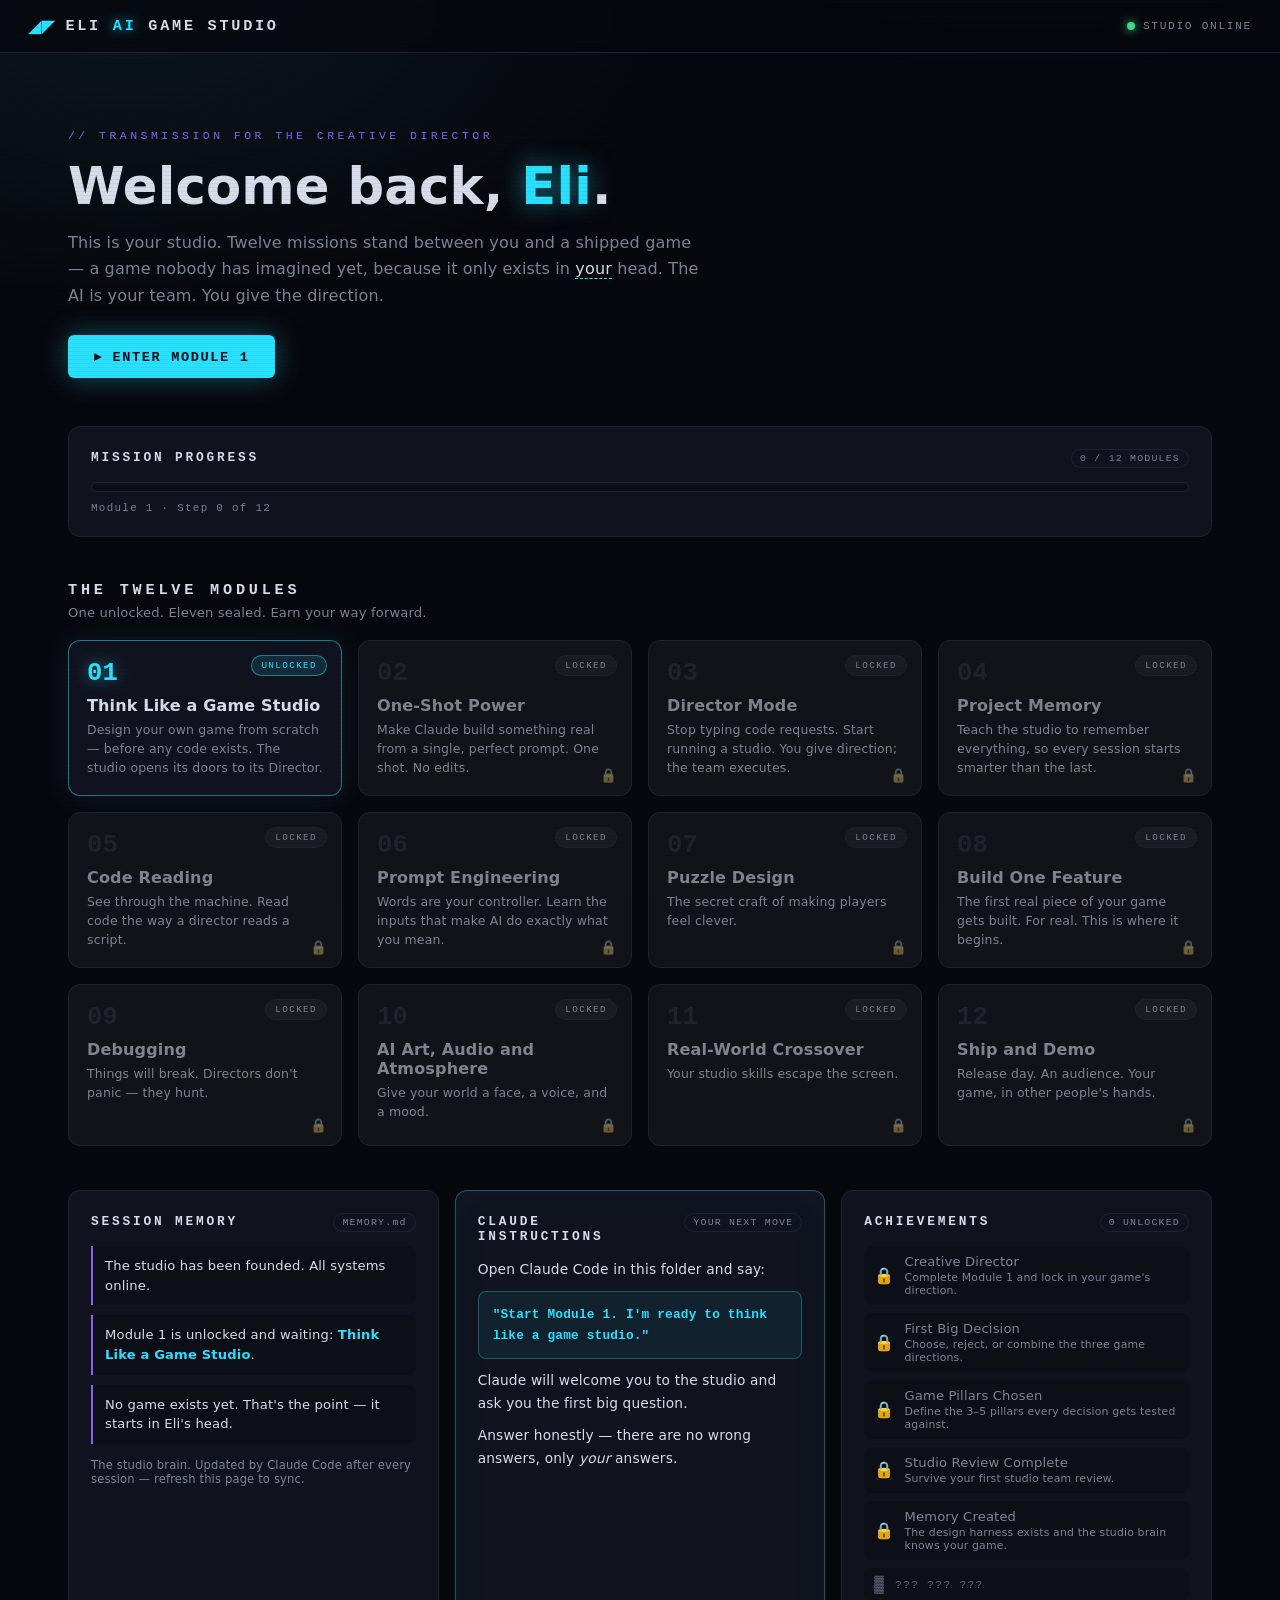
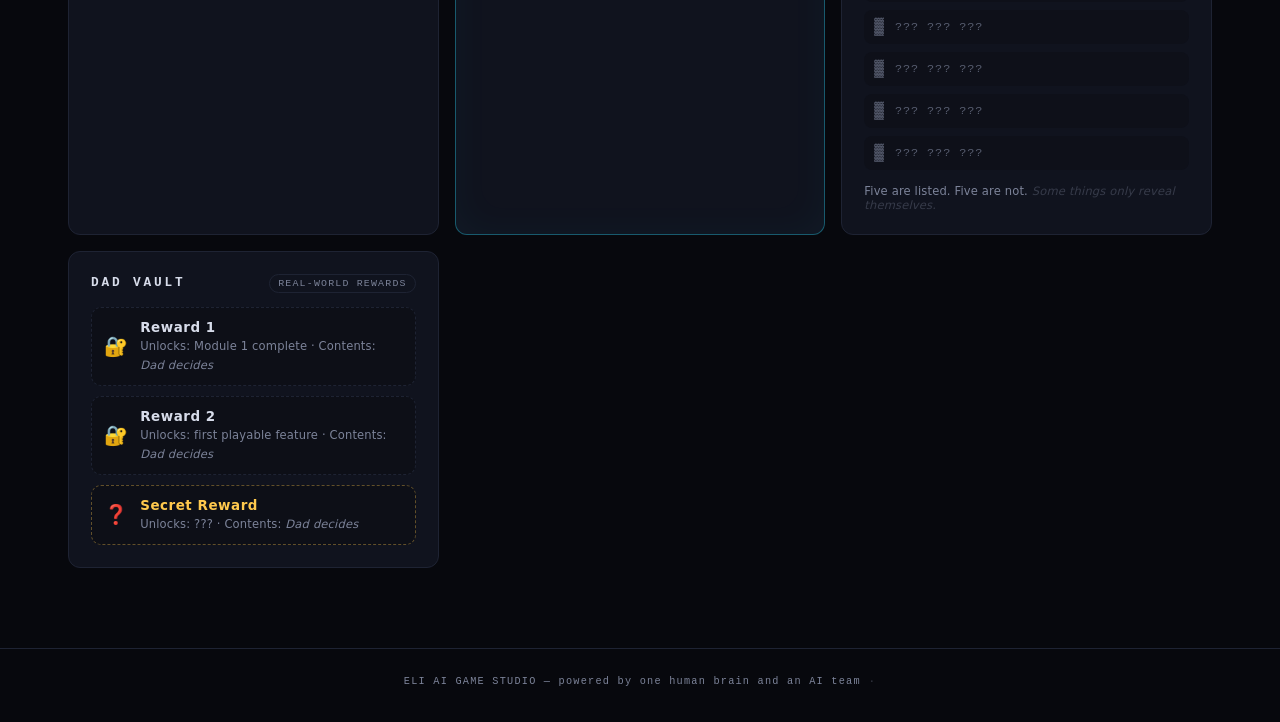
==== index.html @ 3fcf5cf1 "Build Eli AI Game Studio dashboard and Module 1 Browser-based learning dashboard (HTML/CSS/JS, no bu" ====
<!DOCTYPE html>
<html lang="en">
<head>
  <meta charset="UTF-8">
  <meta name="viewport" content="width=device-width, initial-scale=1.0">
  <title>Eli AI Game Studio</title>
  <link rel="stylesheet" href="style.css">
</head>
<body>

  <div class="scanlines" aria-hidden="true"></div>

  <header class="topbar">
    <div class="logo" id="studio-logo" title="ELI AI GAME STUDIO">
      <span class="logo-mark">◢◤</span>
      <span class="logo-text">ELI <em>AI</em> GAME STUDIO</span>
    </div>
    <div class="topbar-right">
      <span class="status-dot"></span>
      <span id="studio-status">STUDIO ONLINE</span>
    </div>
  </header>

  <main>

    <!-- ===== WELCOME ===== -->
    <section class="hero" id="hero">
      <p class="hero-kicker">// TRANSMISSION FOR THE CREATIVE DIRECTOR</p>
      <h1>Welcome back, <span class="glow">Eli</span>.</h1>
      <p class="hero-sub">
        This is your studio. Twelve missions stand between you and a shipped
        game — a game nobody has imagined yet, because it only exists in
        <em>your</em> head. The AI is your team. You give the direction.
      </p>
      <button class="cta" id="cta-module1">▸ ENTER MODULE 1</button>
    </section>

    <!-- ===== PROGRESS ===== -->
    <section class="panel progress-panel">
      <div class="panel-head">
        <h2>MISSION PROGRESS</h2>
        <span class="panel-tag" id="progress-label">0 / 12 MODULES</span>
      </div>
      <div class="progress-track">
        <div class="progress-fill" id="progress-fill"></div>
      </div>
      <div class="progress-steps" id="step-label">Module 1 · Step 0 of 12</div>
    </section>

    <!-- ===== MODULES ===== -->
    <section>
      <div class="section-head">
        <h2>THE TWELVE MODULES</h2>
        <p>One unlocked. Eleven sealed. Earn your way forward.</p>
      </div>
      <div class="modules-grid" id="modules-grid"></div>
    </section>

    <!-- ===== PANELS ===== -->
    <section class="panels-grid">

      <div class="panel" id="memory-panel">
        <div class="panel-head">
          <h2>SESSION MEMORY</h2>
          <span class="panel-tag">MEMORY.md</span>
        </div>
        <ul class="memory-list" id="memory-list"></ul>
        <p class="panel-foot">The studio brain. Updated by Claude Code after every session — refresh this page to sync.</p>
      </div>

      <div class="panel accent" id="claude-panel">
        <div class="panel-head">
          <h2>CLAUDE INSTRUCTIONS</h2>
          <span class="panel-tag">YOUR NEXT MOVE</span>
        </div>
        <div class="claude-body" id="claude-body"></div>
      </div>

      <div class="panel" id="achievements-panel">
        <div class="panel-head">
          <h2>ACHIEVEMENTS</h2>
          <span class="panel-tag" id="ach-count">0 UNLOCKED</span>
        </div>
        <ul class="ach-list" id="ach-list"></ul>
        <p class="panel-foot">Five are listed. Five are not. <span class="whisper" id="whisper">Some things only reveal themselves.</span></p>
      </div>

      <div class="panel vault" id="vault-panel">
        <div class="panel-head">
          <h2>DAD VAULT</h2>
          <span class="panel-tag">REAL-WORLD REWARDS</span>
        </div>
        <ul class="vault-list">
          <li><span class="vault-icon">🔐</span><div><strong>Reward 1</strong><span>Unlocks: Module 1 complete · Contents: <em>Dad decides</em></span></div></li>
          <li><span class="vault-icon">🔐</span><div><strong>Reward 2</strong><span>Unlocks: first playable feature · Contents: <em>Dad decides</em></span></div></li>
          <li class="vault-secret"><span class="vault-icon">❓</span><div><strong>Secret Reward</strong><span>Unlocks: ??? · Contents: <em>Dad decides</em></span></div></li>
        </ul>
      </div>

    </section>
  </main>

  <footer>
    <span>ELI AI GAME STUDIO — powered by one human brain and an AI team</span>
    <span class="footer-secret" id="footer-secret" title="">·</span>
  </footer>

  <!-- ===== MODAL ===== -->
  <div class="modal-backdrop" id="modal-backdrop" hidden>
    <div class="modal" role="dialog" aria-modal="true">
      <button class="modal-close" id="modal-close" aria-label="Close">✕</button>
      <div id="modal-content"></div>
    </div>
  </div>

  <div class="toast" id="toast" hidden></div>

  <script src="script.js"></script>
</body>
</html>
---- style.css ----
/* ============================================================
   ELI AI GAME STUDIO — dashboard styles
   Dark, sharp, a little mysterious. Not childish.
   ============================================================ */

:root {
  --bg: #07080d;
  --bg-raise: #0d0f17;
  --bg-card: #10131e;
  --line: #1e2333;
  --text: #d7dcea;
  --text-dim: #7c8399;
  --cyan: #29e0ff;
  --violet: #8b5cf6;
  --gold: #ffc94d;
  --danger: #ff4d6d;
  --ok: #3ddc84;
  --mono: "SF Mono", "Cascadia Code", Consolas, "Fira Code", monospace;
  --sans: "Segoe UI", system-ui, -apple-system, sans-serif;
}

* { margin: 0; padding: 0; box-sizing: border-box; }

html { scroll-behavior: smooth; }

body {
  background:
    radial-gradient(1000px 500px at 80% -10%, rgba(139, 92, 246, .12), transparent 60%),
    radial-gradient(900px 500px at 10% 0%, rgba(41, 224, 255, .07), transparent 60%),
    var(--bg);
  color: var(--text);
  font-family: var(--sans);
  min-height: 100vh;
  letter-spacing: .01em;
}

/* faint CRT scanlines for atmosphere */
.scanlines {
  pointer-events: none;
  position: fixed; inset: 0; z-index: 50;
  background: repeating-linear-gradient(
    to bottom, transparent 0 3px, rgba(0, 0, 0, .12) 3px 4px);
  opacity: .35;
}

/* ===== top bar ===== */
.topbar {
  display: flex; justify-content: space-between; align-items: center;
  padding: 16px 28px;
  border-bottom: 1px solid var(--line);
  background: rgba(7, 8, 13, .8);
  backdrop-filter: blur(6px);
  position: sticky; top: 0; z-index: 40;
}

.logo { display: flex; align-items: center; gap: 10px; cursor: pointer; user-select: none; }
.logo-mark { color: var(--cyan); font-size: 1.1rem; }
.logo-text { font-family: var(--mono); font-weight: 700; letter-spacing: .18em; font-size: .95rem; }
.logo-text em { color: var(--cyan); font-style: normal; text-shadow: 0 0 12px rgba(41, 224, 255, .8); }

.topbar-right { display: flex; align-items: center; gap: 8px; font-family: var(--mono); font-size: .7rem; color: var(--text-dim); letter-spacing: .15em; }
.status-dot { width: 8px; height: 8px; border-radius: 50%; background: var(--ok); box-shadow: 0 0 10px var(--ok); animation: pulse 2.4s infinite; }
@keyframes pulse { 50% { opacity: .4; } }

main { max-width: 1200px; margin: 0 auto; padding: 40px 28px 80px; display: grid; gap: 44px; }

/* ===== hero ===== */
.hero { padding: 36px 0 4px; }
.hero-kicker { font-family: var(--mono); font-size: .72rem; letter-spacing: .3em; color: var(--violet); margin-bottom: 14px; }
.hero h1 { font-size: clamp(2rem, 4.5vw, 3.2rem); font-weight: 800; }
.glow { color: var(--cyan); text-shadow: 0 0 24px rgba(41, 224, 255, .55); }
.hero-sub { max-width: 640px; margin-top: 14px; color: var(--text-dim); line-height: 1.65; }
.hero-sub em { color: var(--text); font-style: normal; border-bottom: 1px dashed var(--cyan); }

.cta {
  margin-top: 26px;
  font-family: var(--mono); font-size: .85rem; letter-spacing: .12em;
  color: #041018; background: var(--cyan);
  border: none; padding: 13px 26px; border-radius: 6px;
  cursor: pointer; font-weight: 700;
  box-shadow: 0 0 26px rgba(41, 224, 255, .35);
  transition: transform .15s, box-shadow .15s;
}
.cta:hover { transform: translateY(-2px); box-shadow: 0 0 40px rgba(41, 224, 255, .55); }

/* ===== panels ===== */
.panel {
  background: var(--bg-card);
  border: 1px solid var(--line);
  border-radius: 12px;
  padding: 22px;
}
.panel-head { display: flex; justify-content: space-between; align-items: baseline; gap: 12px; margin-bottom: 14px; }
.panel-head h2 { font-family: var(--mono); font-size: .8rem; letter-spacing: .22em; color: var(--text); }
.panel-tag { font-family: var(--mono); font-size: .62rem; letter-spacing: .12em; color: var(--text-dim); border: 1px solid var(--line); padding: 3px 8px; border-radius: 20px; white-space: nowrap; }
.panel-foot { margin-top: 14px; font-size: .72rem; color: var(--text-dim); }

.panel.accent { border-color: rgba(41, 224, 255, .35); box-shadow: inset 0 0 40px rgba(41, 224, 255, .04); }

/* ===== progress ===== */
.progress-track { height: 10px; background: var(--bg-raise); border: 1px solid var(--line); border-radius: 20px; overflow: hidden; }
.progress-fill {
  height: 100%; width: 0%;
  background: linear-gradient(90deg, var(--cyan), var(--violet));
  border-radius: 20px;
  box-shadow: 0 0 14px rgba(41, 224, 255, .6);
  transition: width 1s cubic-bezier(.2, .8, .2, 1);
}
.progress-steps { margin-top: 10px; font-family: var(--mono); font-size: .68rem; letter-spacing: .12em; color: var(--text-dim); }

/* ===== module grid ===== */
.section-head h2 { font-family: var(--mono); font-size: .95rem; letter-spacing: .25em; }
.section-head p { color: var(--text-dim); font-size: .82rem; margin-top: 6px; }

.modules-grid {
  margin-top: 20px;
  display: grid;
  grid-template-columns: repeat(auto-fill, minmax(255px, 1fr));
  gap: 16px;
}

.module-card {
  position: relative;
  background: var(--bg-card);
  border: 1px solid var(--line);
  border-radius: 12px;
  padding: 18px;
  cursor: pointer;
  transition: transform .18s, border-color .18s, box-shadow .18s;
  overflow: hidden;
}
.module-card:hover { transform: translateY(-3px); }

.module-num { font-family: var(--mono); font-size: 1.6rem; font-weight: 800; color: var(--line); }
.module-title { font-weight: 700; font-size: 1rem; margin: 8px 0 6px; }
.module-teaser { font-size: .78rem; color: var(--text-dim); line-height: 1.5; min-height: 3.4em; }

.module-badge {
  position: absolute; top: 14px; right: 14px;
  font-family: var(--mono); font-size: .58rem; letter-spacing: .15em;
  padding: 4px 9px; border-radius: 20px;
}

.module-card.unlocked { border-color: rgba(41, 224, 255, .5); box-shadow: 0 0 30px rgba(41, 224, 255, .1); }
.module-card.unlocked:hover { box-shadow: 0 0 40px rgba(41, 224, 255, .25); border-color: var(--cyan); }
.module-card.unlocked .module-num { color: var(--cyan); text-shadow: 0 0 16px rgba(41, 224, 255, .6); }
.module-card.unlocked .module-badge { background: rgba(41, 224, 255, .12); color: var(--cyan); border: 1px solid rgba(41, 224, 255, .5); }

.module-card.locked { filter: saturate(.5); }
.module-card.locked:hover { border-color: rgba(139, 92, 246, .5); }
.module-card.locked .module-badge { background: rgba(255, 255, 255, .04); color: var(--text-dim); border: 1px solid var(--line); }
.module-card.locked .module-title { color: var(--text-dim); }
.module-card.locked::after {
  content: "🔒";
  position: absolute; bottom: 12px; right: 14px;
  font-size: .85rem; opacity: .5;
}

.module-card.done .module-badge { background: rgba(61, 220, 132, .12); color: var(--ok); border-color: rgba(61, 220, 132, .5); }

/* ===== panels grid ===== */
.panels-grid { display: grid; grid-template-columns: repeat(auto-fit, minmax(300px, 1fr)); gap: 16px; }

.memory-list { list-style: none; display: grid; gap: 10px; }
.memory-list li {
  font-size: .82rem; line-height: 1.5; color: var(--text);
  padding: 10px 12px; background: var(--bg-raise);
  border-left: 2px solid var(--violet); border-radius: 0 8px 8px 0;
}
.memory-list li strong { color: var(--cyan); }

.claude-body { font-size: .86rem; line-height: 1.65; color: var(--text); display: grid; gap: 10px; }
.claude-body blockquote {
  font-family: var(--mono); font-size: .8rem;
  background: rgba(41, 224, 255, .07);
  border: 1px solid rgba(41, 224, 255, .3);
  border-radius: 8px; padding: 12px 14px; color: var(--cyan);
}
.claude-body strong { color: var(--cyan); }

.ach-list { list-style: none; display: grid; gap: 8px; }
.ach-list li { display: flex; gap: 10px; align-items: center; font-size: .82rem; padding: 8px 10px; background: var(--bg-raise); border-radius: 8px; }
.ach-list li .ach-icon { font-size: 1rem; }
.ach-list li.locked { color: var(--text-dim); }
.ach-list li.secret { color: var(--text-dim); font-family: var(--mono); font-size: .74rem; letter-spacing: .08em; opacity: .65; }
.ach-list li.earned { border: 1px solid rgba(255, 201, 77, .4); color: var(--gold); box-shadow: 0 0 16px rgba(255, 201, 77, .1); }
.ach-list li .ach-desc { display: block; font-size: .68rem; color: var(--text-dim); margin-top: 2px; }

.whisper { opacity: .35; font-style: italic; cursor: help; transition: opacity .4s; }
.whisper:hover { opacity: 1; color: var(--violet); }

.vault-list { list-style: none; display: grid; gap: 10px; }
.vault-list li { display: flex; gap: 12px; align-items: center; padding: 12px; background: var(--bg-raise); border: 1px dashed var(--line); border-radius: 10px; }
.vault-list li strong { display: block; font-size: .84rem; letter-spacing: .04em; }
.vault-list li span:not(.vault-icon) { font-size: .72rem; color: var(--text-dim); }
.vault-icon { font-size: 1.2rem; }
.vault-secret { border-color: rgba(255, 201, 77, .35) !important; }
.vault-secret strong { color: var(--gold); }

/* ===== modal ===== */
.modal-backdrop[hidden], .toast[hidden] { display: none; }

.modal-backdrop {
  position: fixed; inset: 0; z-index: 100;
  background: rgba(4, 5, 9, .82);
  backdrop-filter: blur(4px);
  display: flex; align-items: flex-start; justify-content: center;
  overflow-y: auto; padding: 6vh 18px;
}
.modal {
  position: relative;
  width: min(720px, 100%);
  background: var(--bg-card);
  border: 1px solid rgba(41, 224, 255, .35);
  border-radius: 14px;
  padding: 30px 32px;
  box-shadow: 0 0 60px rgba(41, 224, 255, .12);
  animation: rise .25s ease-out;
}
@keyframes rise { from { transform: translateY(14px); opacity: 0; } }

.modal-close {
  position: absolute; top: 14px; right: 14px;
  background: none; border: 1px solid var(--line); color: var(--text-dim);
  width: 32px; height: 32px; border-radius: 8px; cursor: pointer;
}
.modal-close:hover { color: var(--text); border-color: var(--text-dim); }

.modal .m-kicker { font-family: var(--mono); font-size: .68rem; letter-spacing: .3em; color: var(--violet); margin-bottom: 10px; }
.modal h3 { font-size: 1.5rem; margin-bottom: 6px; }
.modal .m-purpose { color: var(--text-dim); font-size: .88rem; line-height: 1.6; margin-bottom: 18px; }
.modal h4 { font-family: var(--mono); font-size: .72rem; letter-spacing: .2em; color: var(--cyan); margin: 20px 0 10px; }

.mission-steps { list-style: none; counter-reset: step; display: grid; gap: 6px; }
.mission-steps li {
  counter-increment: step;
  display: flex; gap: 12px; align-items: baseline;
  font-size: .84rem; padding: 8px 12px;
  background: var(--bg-raise); border-radius: 8px; line-height: 1.5;
}
.mission-steps li::before {
  content: counter(step, decimal-leading-zero);
  font-family: var(--mono); font-size: .7rem; color: var(--cyan); min-width: 22px;
}
.mission-steps li.done { opacity: .55; text-decoration: line-through; }
.mission-steps li.done::before { content: "✓"; color: var(--ok); }

.goal-list { list-style: none; display: grid; gap: 5px; font-size: .82rem; color: var(--text-dim); }
.goal-list li::before { content: "▸ "; color: var(--violet); }

.modal blockquote {
  font-family: var(--mono); font-size: .8rem;
  background: rgba(41, 224, 255, .07);
  border: 1px solid rgba(41, 224, 255, .3);
  border-radius: 8px; padding: 12px 14px; color: var(--cyan);
  margin: 8px 0;
}

.locked-tease { text-align: center; padding: 20px 6px; }
.locked-tease .lock-glyph { font-size: 2.6rem; display: block; margin-bottom: 14px; filter: drop-shadow(0 0 18px rgba(139, 92, 246, .6)); }
.locked-tease p { color: var(--text-dim); line-height: 1.7; max-width: 480px; margin: 10px auto; }
.locked-tease .tease-line { color: var(--text); font-size: 1.02rem; }
.locked-tease .redirect { font-family: var(--mono); font-size: .72rem; letter-spacing: .1em; color: var(--cyan); margin-top: 18px; }

/* ===== footer / toast / easter eggs ===== */
footer {
  display: flex; justify-content: center; gap: 8px;
  padding: 26px; border-top: 1px solid var(--line);
  font-family: var(--mono); font-size: .64rem; letter-spacing: .12em; color: var(--text-dim);
}
.footer-secret { cursor: pointer; opacity: .4; }
.footer-secret:hover { color: var(--cyan); opacity: 1; }

.toast {
  position: fixed; bottom: 26px; left: 50%; transform: translateX(-50%);
  z-index: 200;
  background: var(--bg-card); border: 1px solid var(--gold);
  color: var(--gold); font-family: var(--mono); font-size: .78rem;
  padding: 13px 22px; border-radius: 10px;
  box-shadow: 0 0 30px rgba(255, 201, 77, .25);
  animation: rise .3s ease-out;
  max-width: 90vw; text-align: center;
}

/* Konami glitch mode */
body.glitch { animation: glitchShake .3s 2; }
body.glitch .logo-text em,
body.glitch .glow { color: var(--danger); text-shadow: 0 0 24px rgba(255, 77, 109, .8); }
body.glitch .progress-fill { background: linear-gradient(90deg, var(--danger), var(--gold)); }
@keyframes glitchShake {
  20% { transform: translate(-2px, 1px); }
  40% { transform: translate(2px, -1px); }
  60% { transform: translate(-1px, -2px); }
  80% { transform: translate(1px, 2px); }
}

@media (max-width: 640px) {
  main { padding: 26px 16px 60px; }
  .modal { padding: 22px 18px; }
}
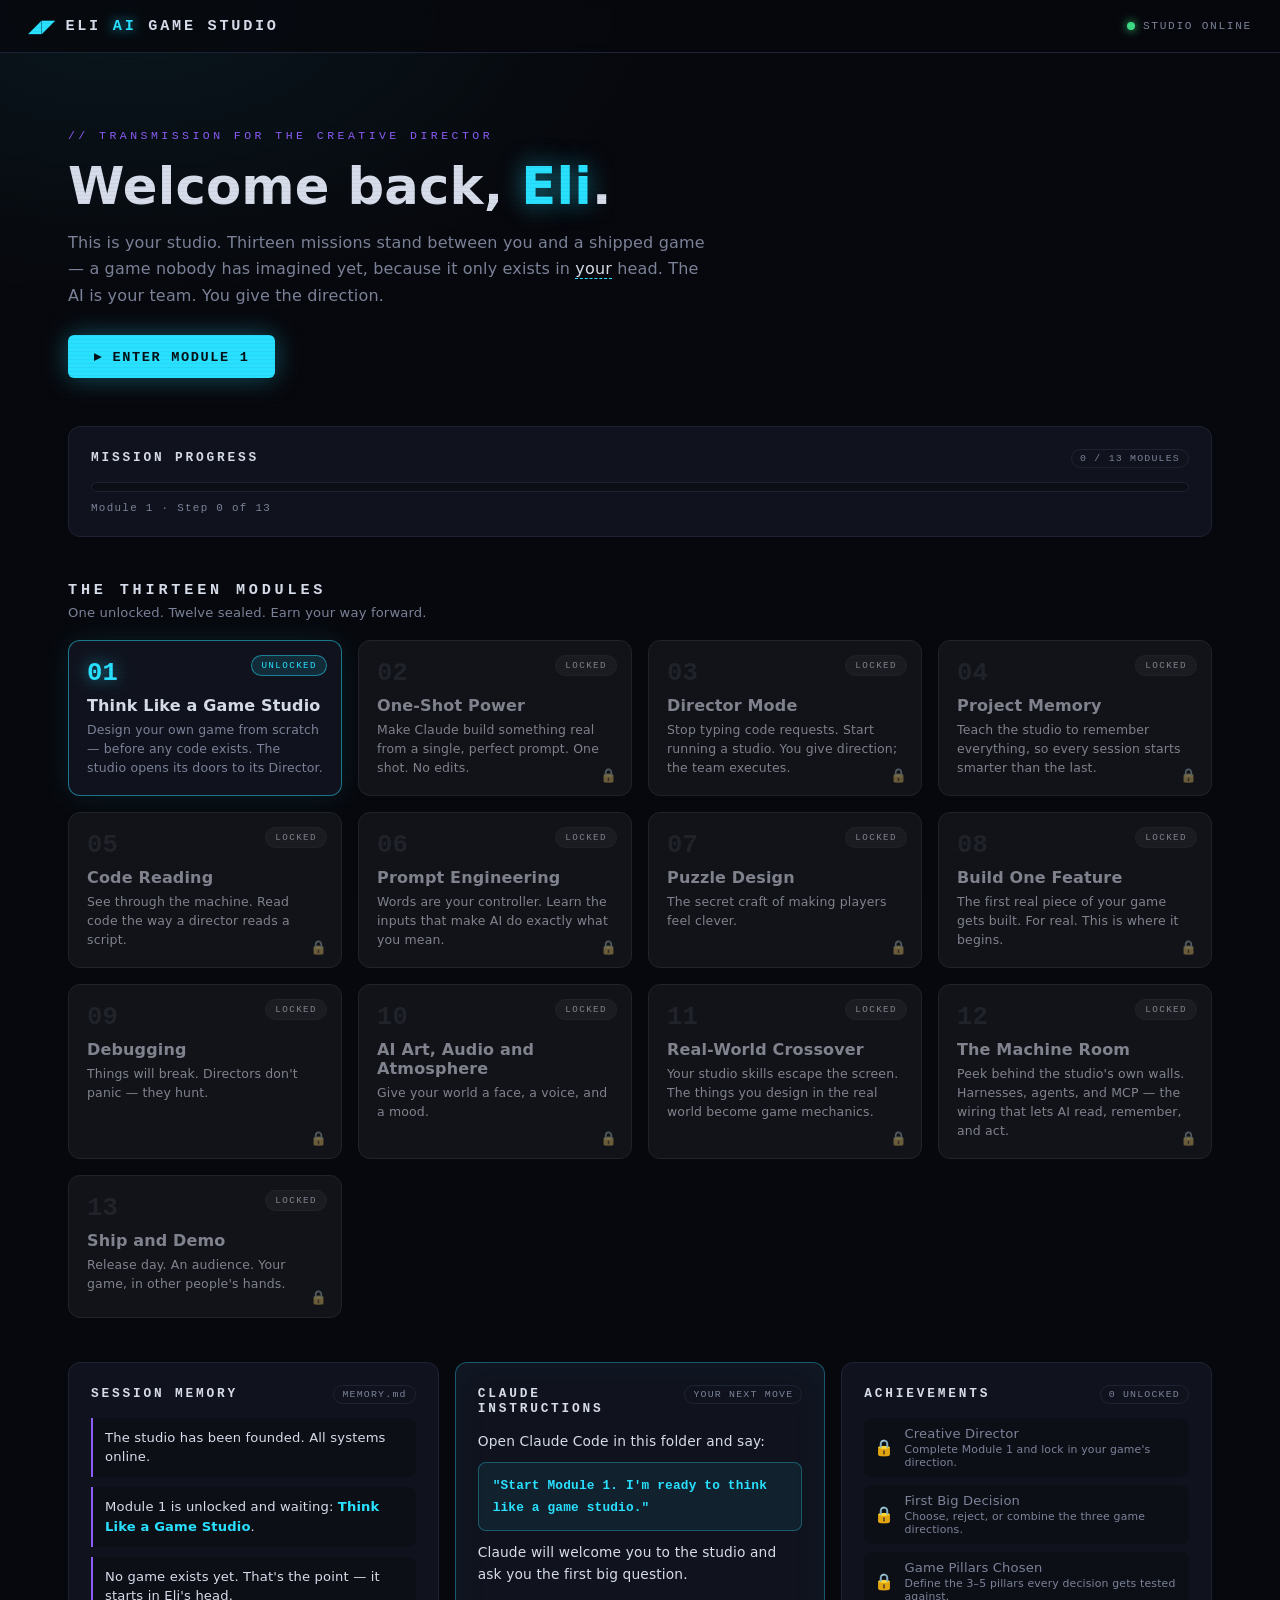
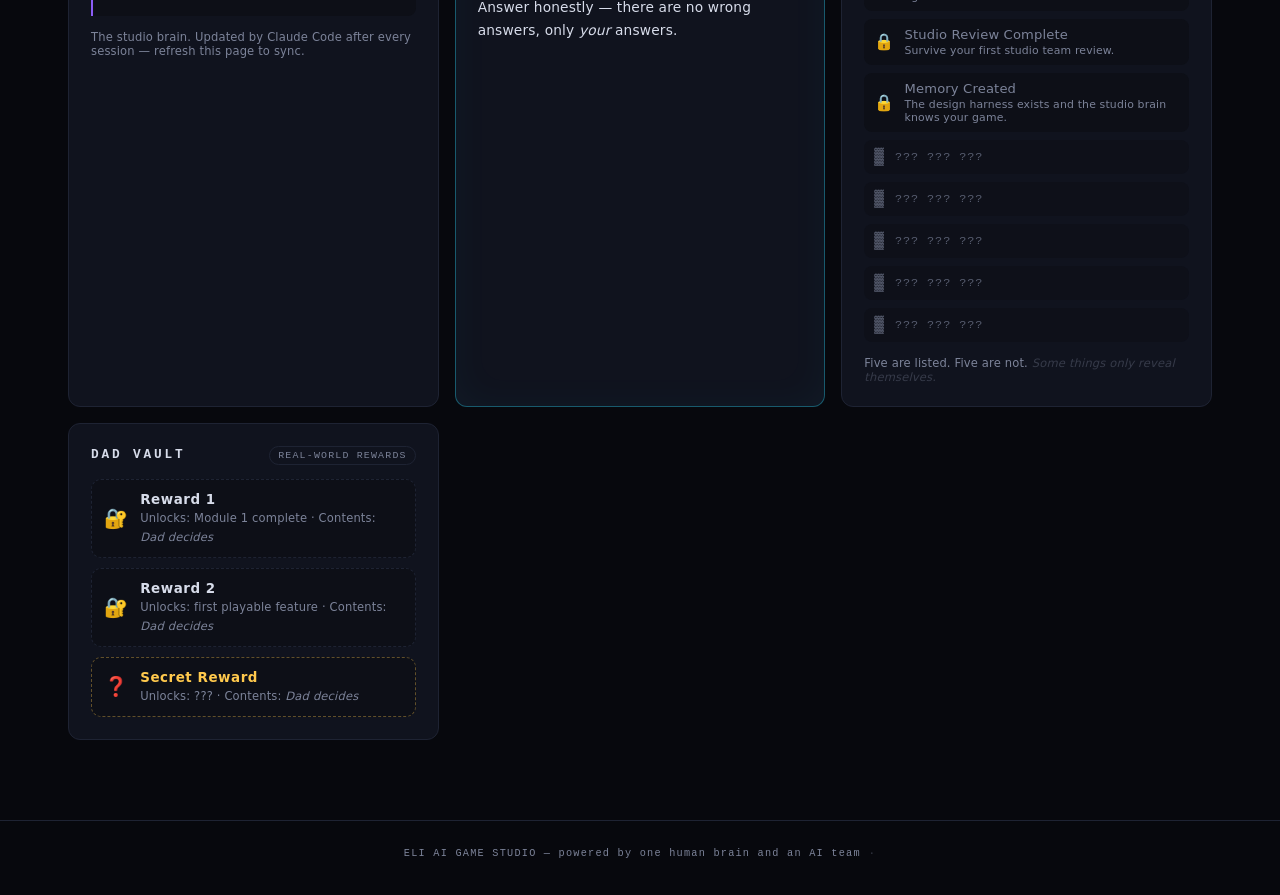
==== commit 4323b4ee: "Align studio with planning intent: emotional curve, Machine Room module, secret folder Reviewed the " ====
--- a/index.html
+++ b/index.html
@@ -28,7 +28,7 @@
       <p class="hero-kicker">// TRANSMISSION FOR THE CREATIVE DIRECTOR</p>
       <h1>Welcome back, <span class="glow">Eli</span>.</h1>
       <p class="hero-sub">
-        This is your studio. Twelve missions stand between you and a shipped
+        This is your studio. Thirteen missions stand between you and a shipped
         game — a game nobody has imagined yet, because it only exists in
         <em>your</em> head. The AI is your team. You give the direction.
       </p>
@@ -39,19 +39,19 @@
     <section class="panel progress-panel">
       <div class="panel-head">
         <h2>MISSION PROGRESS</h2>
-        <span class="panel-tag" id="progress-label">0 / 12 MODULES</span>
+        <span class="panel-tag" id="progress-label">0 / 13 MODULES</span>
       </div>
       <div class="progress-track">
         <div class="progress-fill" id="progress-fill"></div>
       </div>
-      <div class="progress-steps" id="step-label">Module 1 · Step 0 of 12</div>
+      <div class="progress-steps" id="step-label">Module 1 · Step 0 of 13</div>
     </section>
 
     <!-- ===== MODULES ===== -->
     <section>
       <div class="section-head">
-        <h2>THE TWELVE MODULES</h2>
-        <p>One unlocked. Eleven sealed. Earn your way forward.</p>
+        <h2>THE THIRTEEN MODULES</h2>
+        <p>One unlocked. Twelve sealed. Earn your way forward.</p>
       </div>
       <div class="modules-grid" id="modules-grid"></div>
     </section>
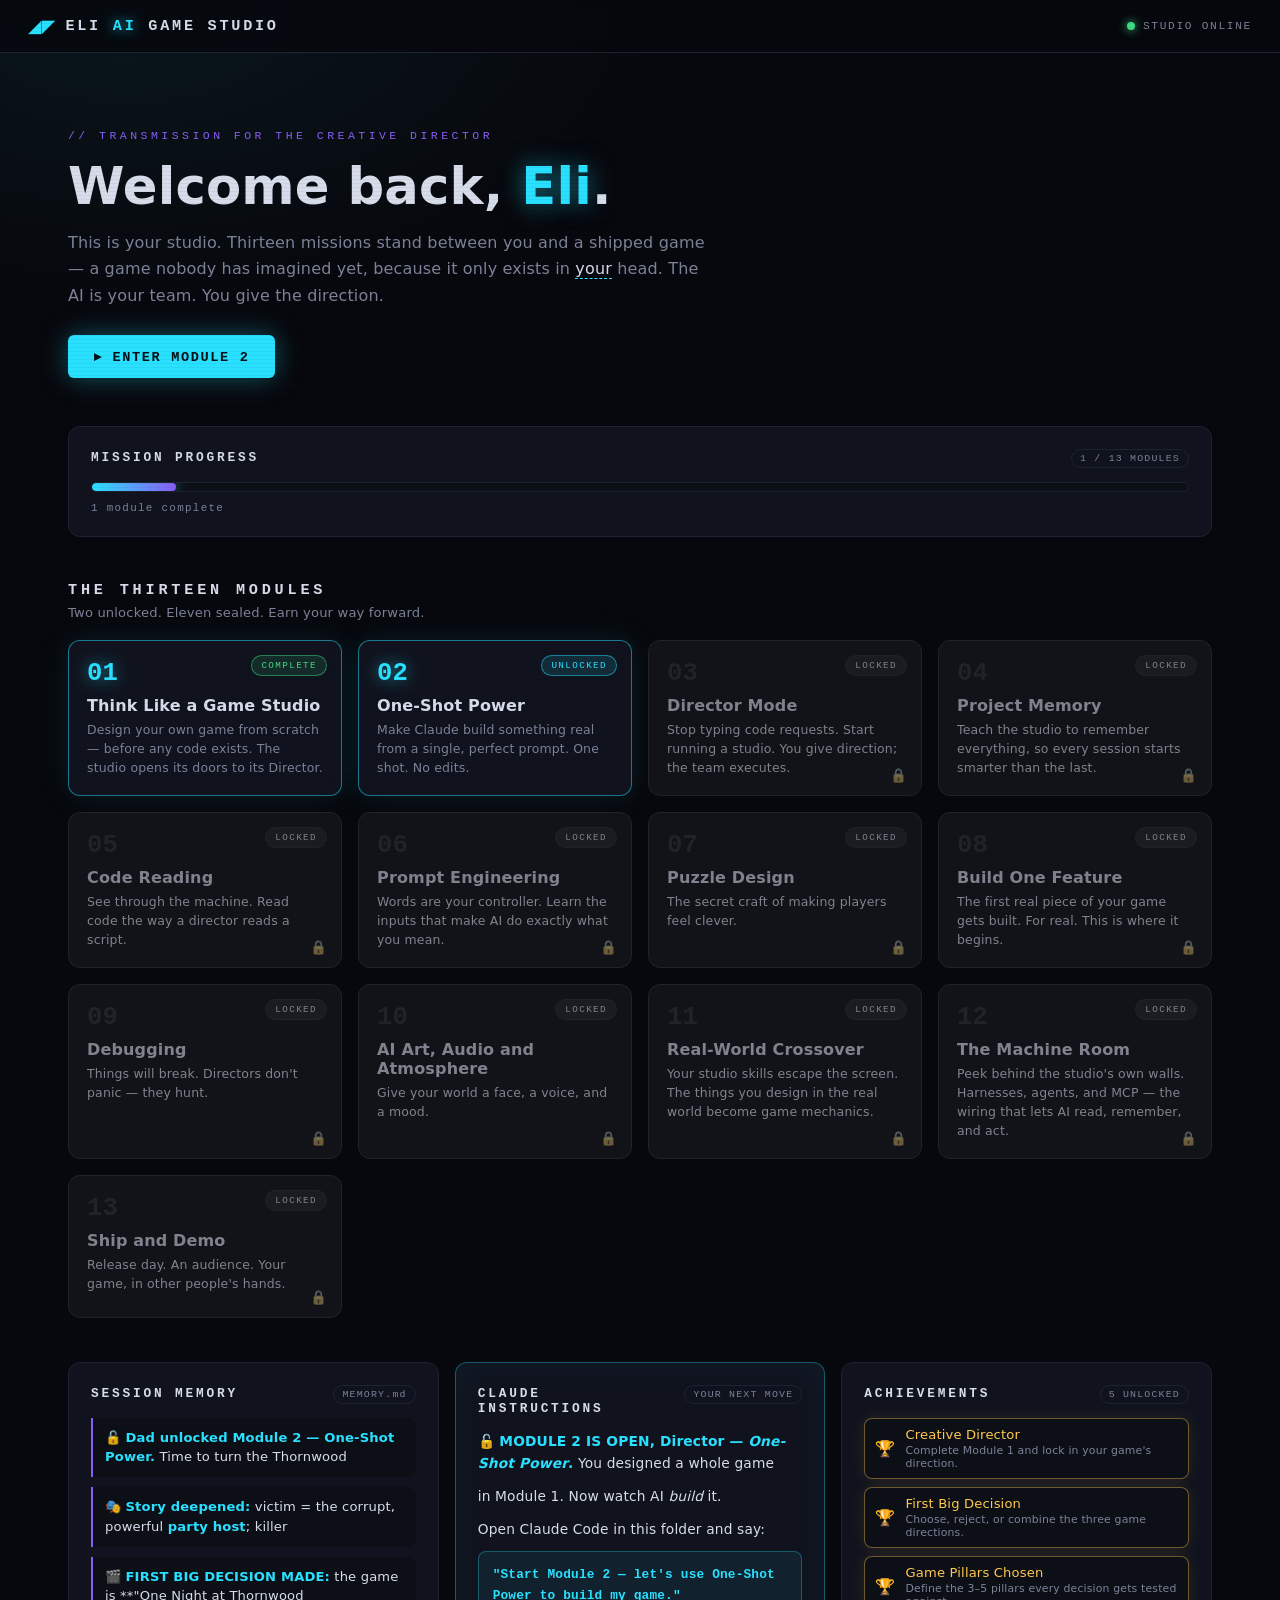
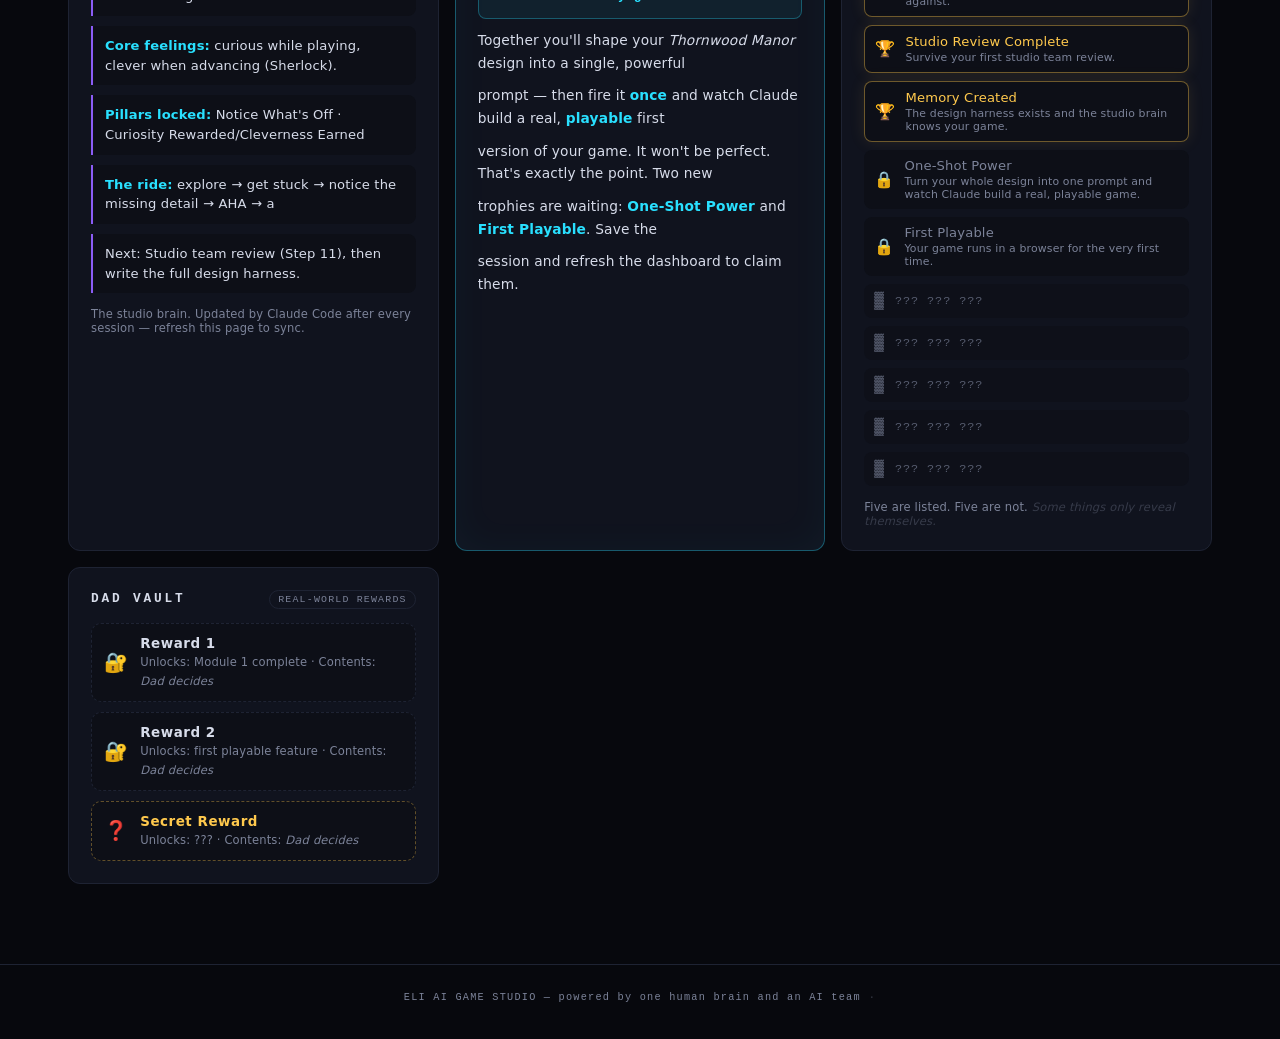
==== commit fcf76817: "Unlock Module 2 (One-Shot Power) at Dad's request; expand achievements - Dad explicitly unlocked Mod" ====
--- a/index.html
+++ b/index.html
@@ -51,7 +51,7 @@
     <section>
       <div class="section-head">
         <h2>THE THIRTEEN MODULES</h2>
-        <p>One unlocked. Twelve sealed. Earn your way forward.</p>
+        <p>Two unlocked. Eleven sealed. Earn your way forward.</p>
       </div>
       <div class="modules-grid" id="modules-grid"></div>
     </section>
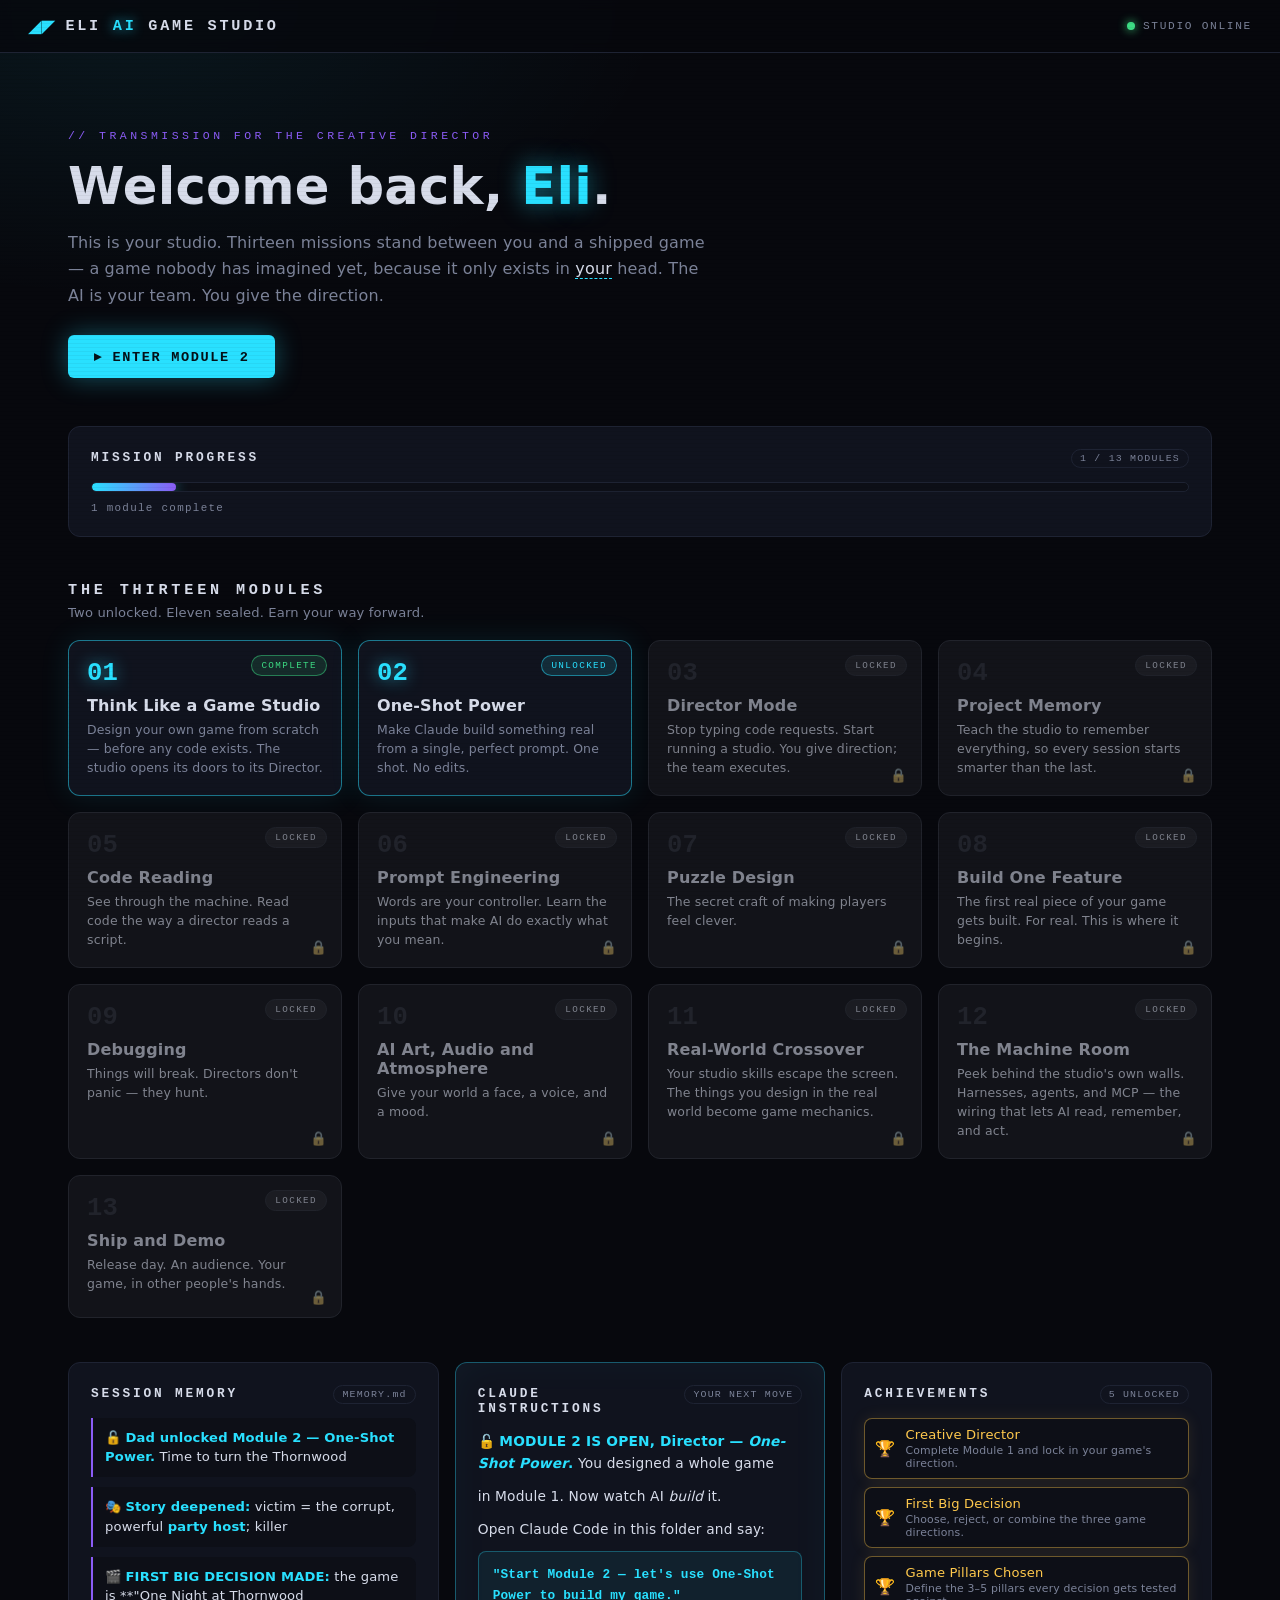
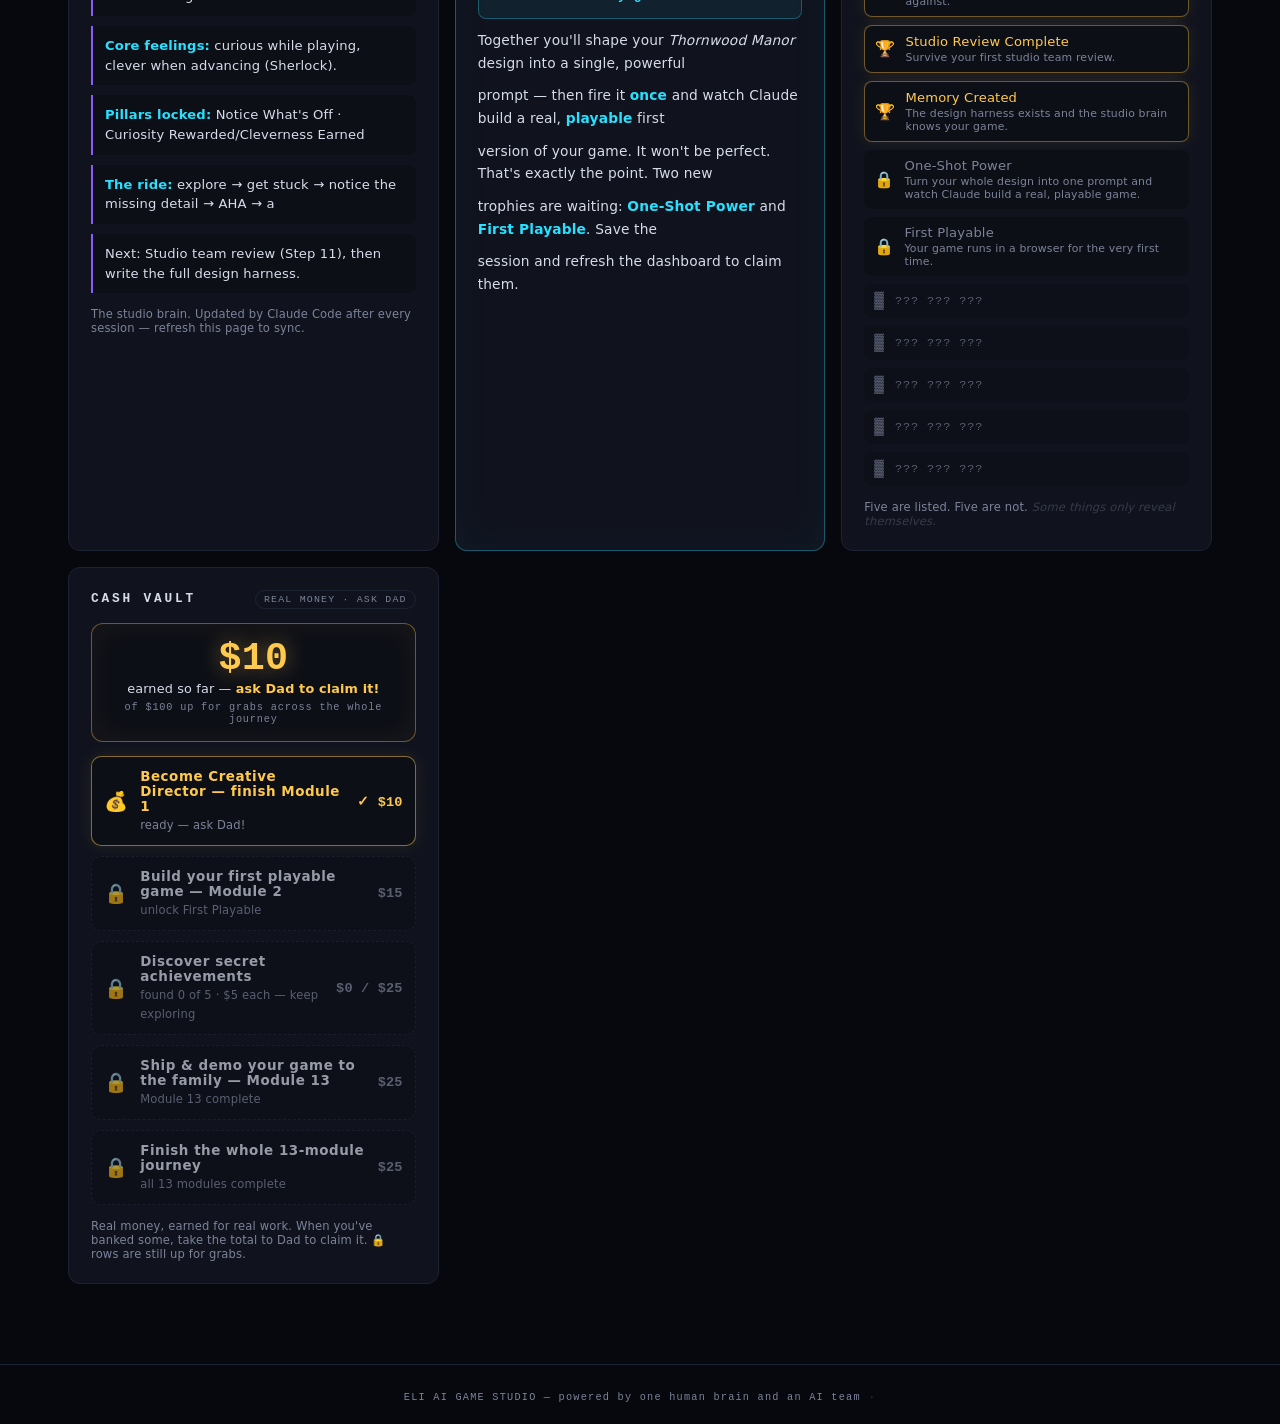
==== commit b9256efd: "Cash Vault: show Eli real earned dollar amounts to claim from Dad Dad's decision: reveal reward amou" ====
--- a/index.html
+++ b/index.html
@@ -87,14 +87,12 @@
 
       <div class="panel vault" id="vault-panel">
         <div class="panel-head">
-          <h2>DAD VAULT</h2>
-          <span class="panel-tag">REAL-WORLD REWARDS</span>
+          <h2>CASH VAULT</h2>
+          <span class="panel-tag">REAL MONEY · ASK DAD</span>
         </div>
-        <ul class="vault-list">
-          <li><span class="vault-icon">🔐</span><div><strong>Reward 1</strong><span>Unlocks: Module 1 complete · Contents: <em>Dad decides</em></span></div></li>
-          <li><span class="vault-icon">🔐</span><div><strong>Reward 2</strong><span>Unlocks: first playable feature · Contents: <em>Dad decides</em></span></div></li>
-          <li class="vault-secret"><span class="vault-icon">❓</span><div><strong>Secret Reward</strong><span>Unlocks: ??? · Contents: <em>Dad decides</em></span></div></li>
-        </ul>
+        <div class="vault-total" id="vault-total"></div>
+        <ul class="vault-list" id="vault-list"></ul>
+        <p class="panel-foot">Real money, earned for real work. When you've banked some, take the total to Dad to claim it. 🔒 rows are still up for grabs.</p>
       </div>
 
     </section>
--- a/style.css
+++ b/style.css
@@ -192,10 +192,31 @@
 .vault-list { list-style: none; display: grid; gap: 10px; }
 .vault-list li { display: flex; gap: 12px; align-items: center; padding: 12px; background: var(--bg-raise); border: 1px dashed var(--line); border-radius: 10px; }
 .vault-list li strong { display: block; font-size: .84rem; letter-spacing: .04em; }
-.vault-list li span:not(.vault-icon) { font-size: .72rem; color: var(--text-dim); }
+.vault-list li span:not(.vault-icon):not(.reward-amt) { font-size: .72rem; color: var(--text-dim); }
 .vault-icon { font-size: 1.2rem; }
-.vault-secret { border-color: rgba(255, 201, 77, .35) !important; }
-.vault-secret strong { color: var(--gold); }
+
+/* cash total banner */
+.vault-total {
+  text-align: center; padding: 16px 12px; margin-bottom: 14px;
+  background: var(--bg-raise);
+  border: 1px solid rgba(255, 201, 77, .4); border-radius: 12px;
+  display: flex; flex-direction: column; gap: 3px;
+  box-shadow: inset 0 0 30px rgba(255, 201, 77, .06);
+}
+.vault-amount {
+  font-family: var(--mono); font-size: 2.4rem; font-weight: 800; line-height: 1;
+  color: var(--gold); text-shadow: 0 0 22px rgba(255, 201, 77, .45);
+}
+.vault-amount-label { font-size: .8rem; color: var(--text); }
+.vault-amount-label strong { color: var(--gold); }
+.vault-possible { font-family: var(--mono); font-size: .64rem; letter-spacing: .08em; color: var(--text-dim); margin-top: 2px; }
+
+/* reward rows */
+.reward-amt { margin-left: auto; font-family: var(--mono); font-weight: 700; font-size: .85rem; white-space: nowrap; }
+.reward-earned { border: 1px solid rgba(255, 201, 77, .5) !important; box-shadow: 0 0 16px rgba(255, 201, 77, .1); }
+.reward-earned strong, .reward-earned .reward-amt { color: var(--gold); }
+.reward-locked { opacity: .68; }
+.reward-locked .reward-amt { color: var(--text-dim); }
 
 /* ===== modal ===== */
 .modal-backdrop[hidden], .toast[hidden] { display: none; }
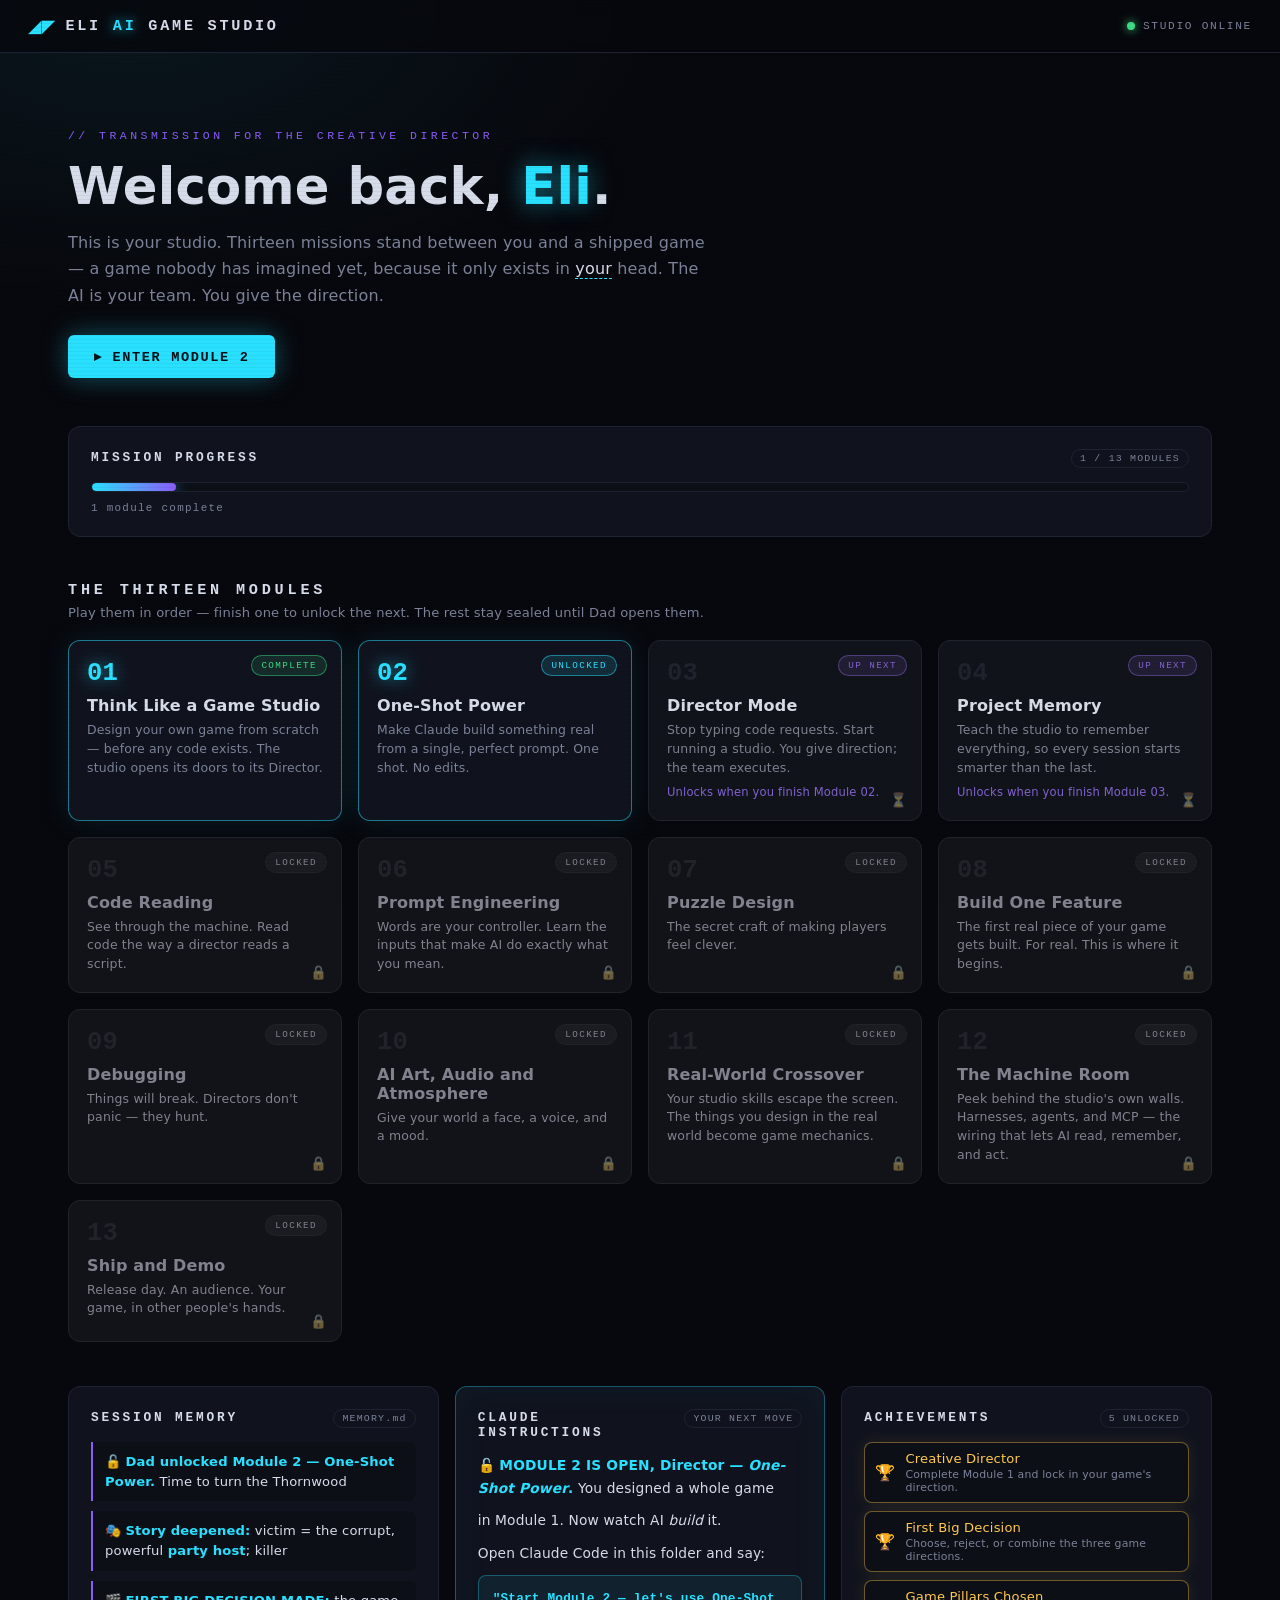
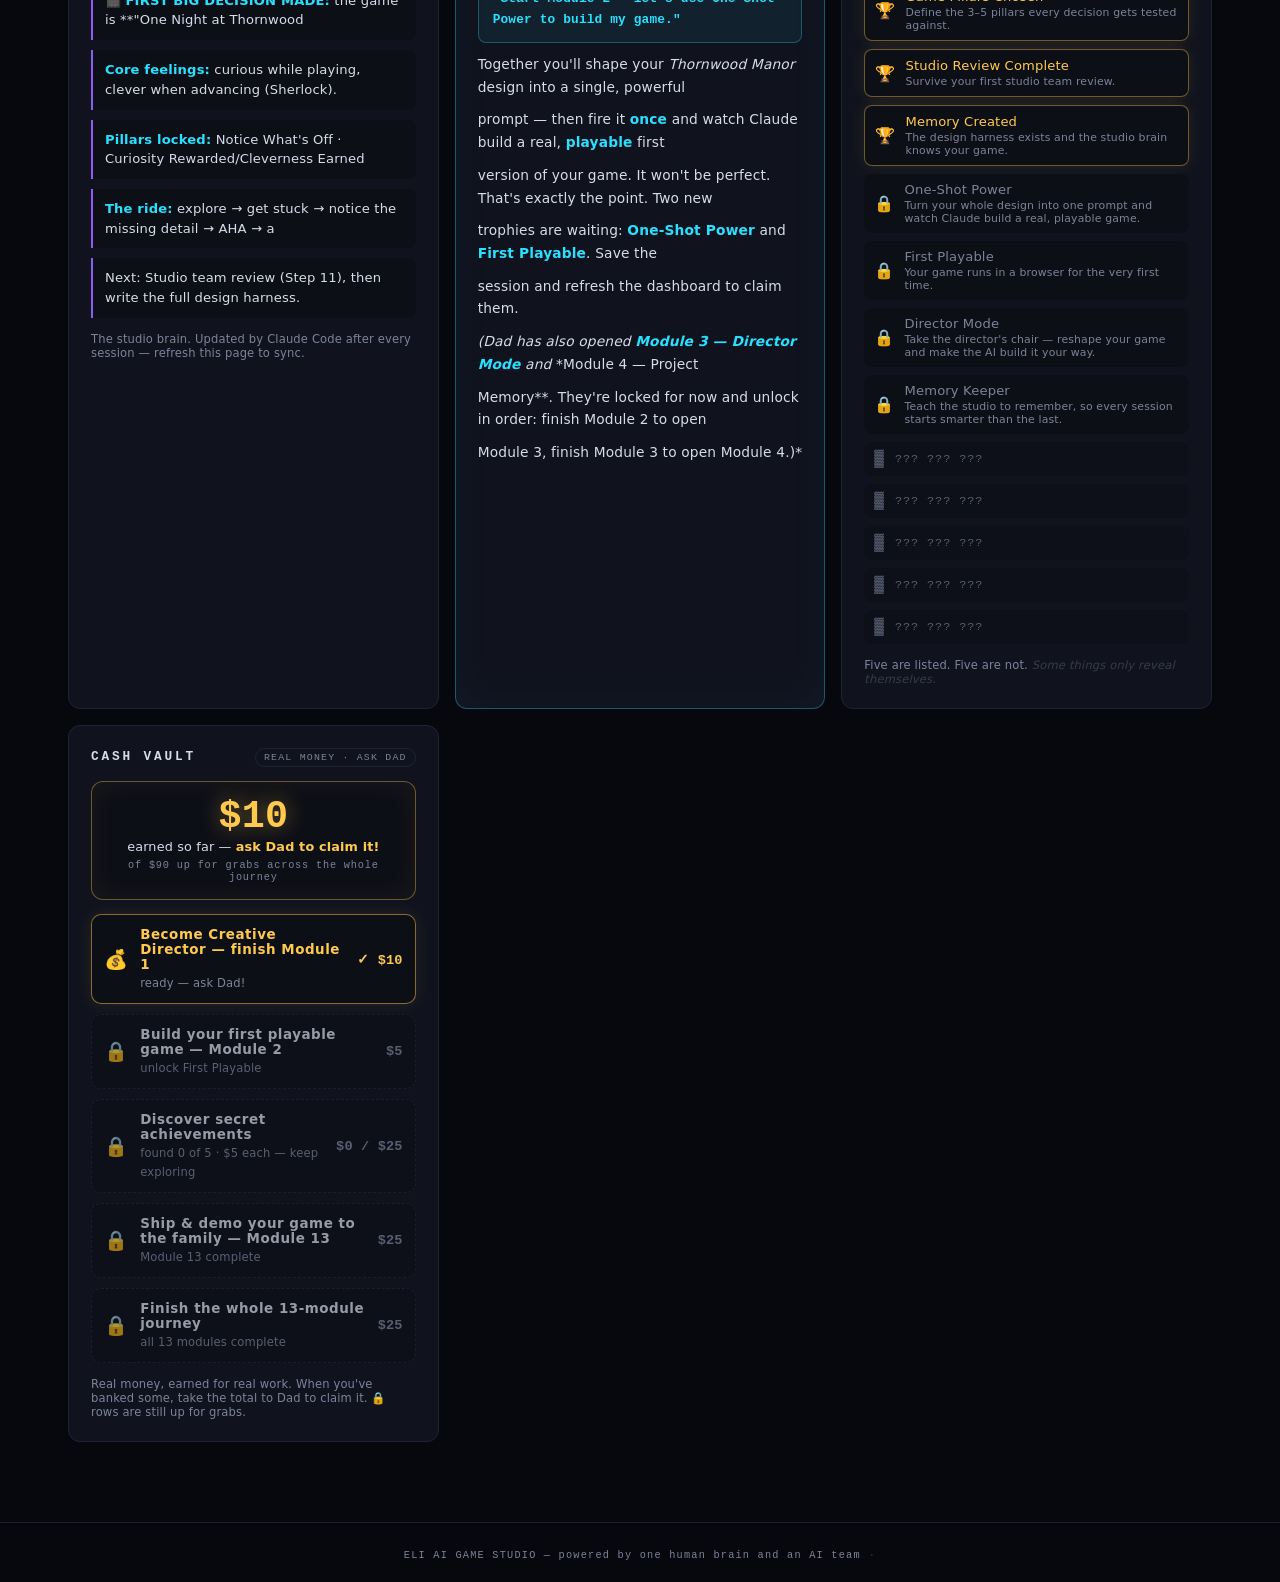
==== commit 53710535: "Sequential module unlocking; open Modules 3-4 (gated); Module 2 reward -> $5 - Modules now unlock IN" ====
--- a/index.html
+++ b/index.html
@@ -51,7 +51,7 @@
     <section>
       <div class="section-head">
         <h2>THE THIRTEEN MODULES</h2>
-        <p>Two unlocked. Eleven sealed. Earn your way forward.</p>
+        <p>Play them in order — finish one to unlock the next. The rest stay sealed until Dad opens them.</p>
       </div>
       <div class="modules-grid" id="modules-grid"></div>
     </section>
--- a/style.css
+++ b/style.css
@@ -158,6 +158,14 @@
 
 .module-card.done .module-badge { background: rgba(61, 220, 132, .12); color: var(--ok); border-color: rgba(61, 220, 132, .5); }
 
+/* queued = Dad-opened but waiting on the previous module */
+.module-card.queued { filter: saturate(.7); }
+.module-card.queued::after { content: "⏳"; }
+.module-card.queued:hover { border-color: rgba(139, 92, 246, .6); }
+.module-card.queued .module-badge { background: rgba(139, 92, 246, .14); color: var(--violet); border: 1px solid rgba(139, 92, 246, .5); }
+.module-card.queued .module-title { color: var(--text); }
+.module-hint { display: block; margin-top: 7px; font-style: normal; font-size: .72rem; color: var(--violet); }
+
 /* ===== panels grid ===== */
 .panels-grid { display: grid; grid-template-columns: repeat(auto-fit, minmax(300px, 1fr)); gap: 16px; }
 
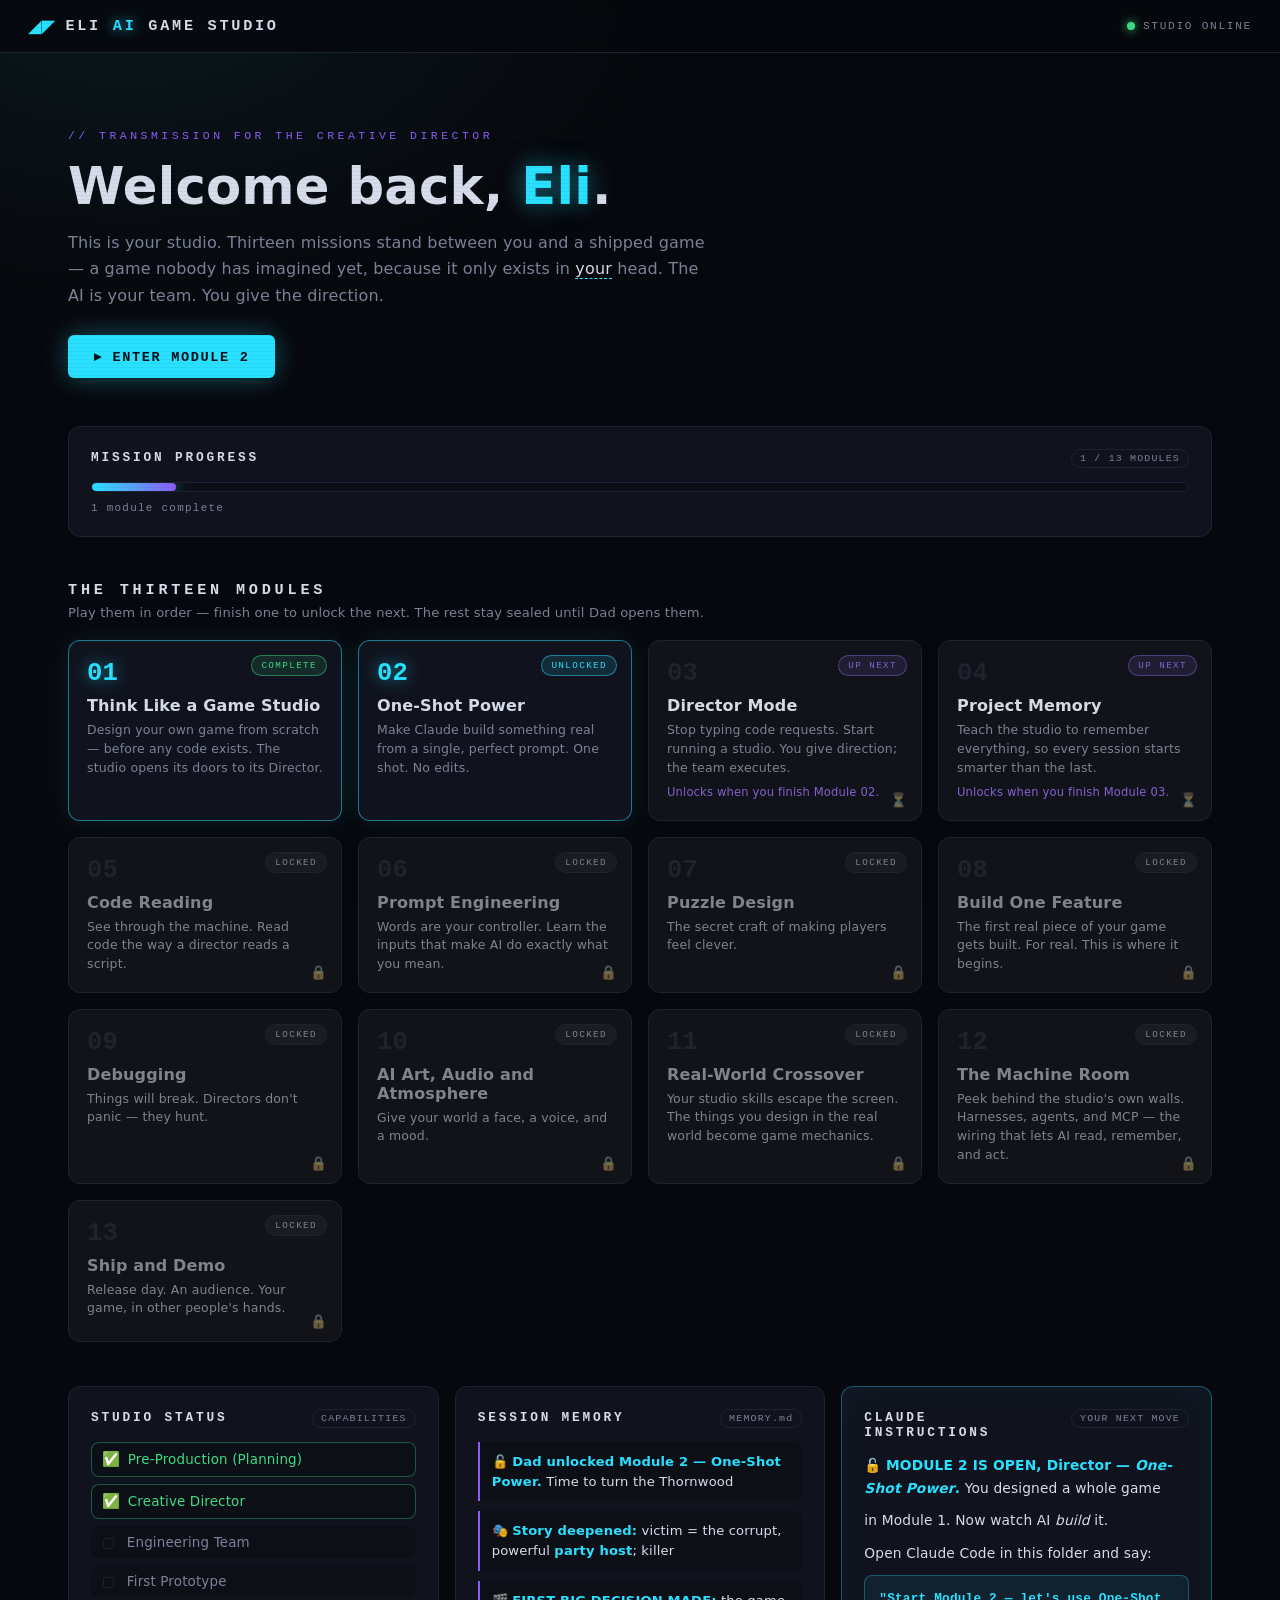
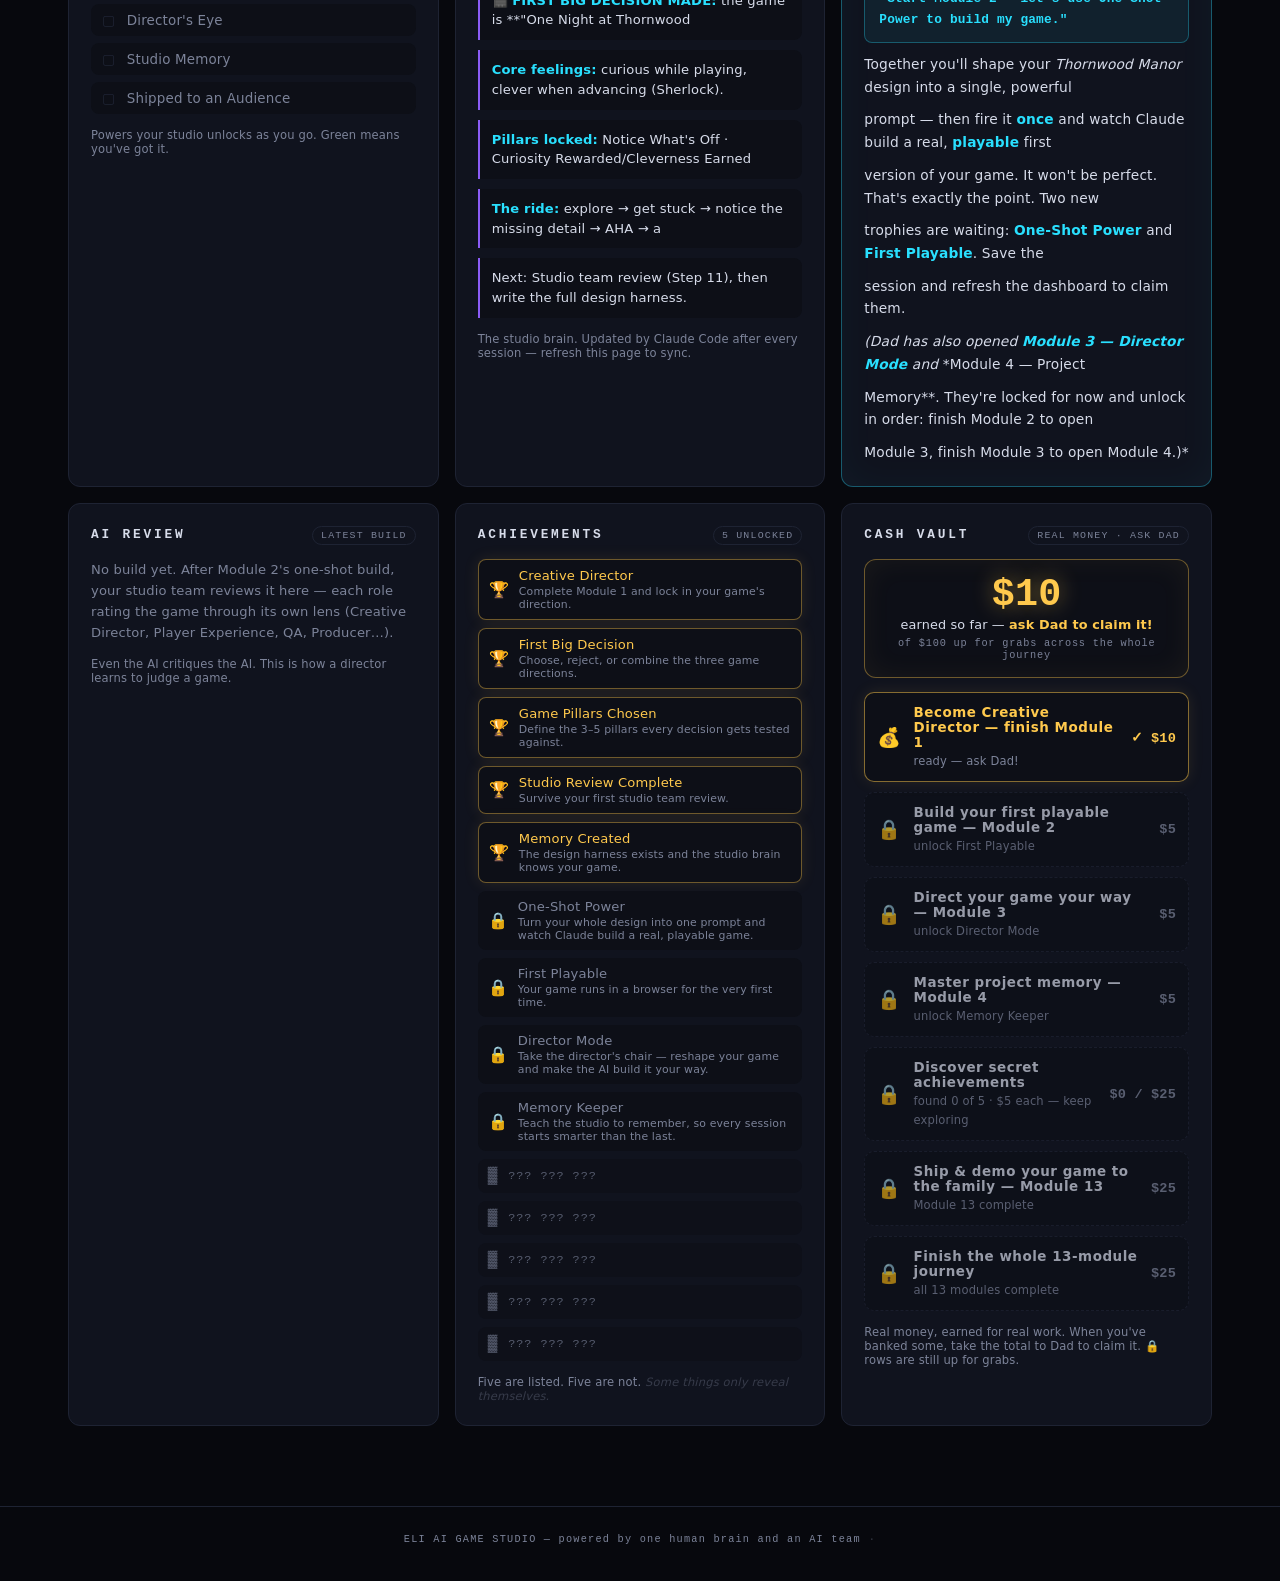
==== commit baa5dc6f: "Add Studio Status + multi-lens Studio Review panels; cash for Modules 3-4; deepen Module 2 Dashboard" ====
--- a/index.html
+++ b/index.html
@@ -59,6 +59,15 @@
     <!-- ===== PANELS ===== -->
     <section class="panels-grid">
 
+      <div class="panel" id="studio-status-panel">
+        <div class="panel-head">
+          <h2>STUDIO STATUS</h2>
+          <span class="panel-tag">CAPABILITIES</span>
+        </div>
+        <ul class="status-list" id="status-list"></ul>
+        <p class="panel-foot">Powers your studio unlocks as you go. Green means you've got it.</p>
+      </div>
+
       <div class="panel" id="memory-panel">
         <div class="panel-head">
           <h2>SESSION MEMORY</h2>
@@ -74,6 +83,15 @@
           <span class="panel-tag">YOUR NEXT MOVE</span>
         </div>
         <div class="claude-body" id="claude-body"></div>
+      </div>
+
+      <div class="panel" id="review-panel">
+        <div class="panel-head">
+          <h2>AI REVIEW</h2>
+          <span class="panel-tag">LATEST BUILD</span>
+        </div>
+        <div id="review-body"></div>
+        <p class="panel-foot">Even the AI critiques the AI. This is how a director learns to judge a game.</p>
       </div>
 
       <div class="panel" id="achievements-panel">
--- a/style.css
+++ b/style.css
@@ -197,6 +197,24 @@
 .whisper { opacity: .35; font-style: italic; cursor: help; transition: opacity .4s; }
 .whisper:hover { opacity: 1; color: var(--violet); }
 
+/* studio status */
+.status-list { list-style: none; display: grid; gap: 7px; }
+.status-list li { display: flex; align-items: center; gap: 10px; font-size: .84rem; padding: 8px 10px; background: var(--bg-raise); border-radius: 8px; }
+.status-mark { font-size: .9rem; width: 1.1em; text-align: center; }
+.status-on { color: var(--ok); border: 1px solid rgba(61, 220, 132, .35); }
+.status-off { color: var(--text-dim); }
+.status-off .status-mark { color: var(--line); }
+
+/* studio review (multi-lens) */
+.review-ver-head { font-family: var(--mono); font-size: .78rem; letter-spacing: .1em; color: var(--cyan); margin-bottom: 12px; }
+.review-lenses { list-style: none; display: grid; gap: 9px; }
+.review-lenses li { padding: 9px 11px; background: var(--bg-raise); border-radius: 8px; display: grid; gap: 3px; }
+.lens-top { display: flex; justify-content: space-between; align-items: center; gap: 10px; }
+.lens-role { font-size: .8rem; font-weight: 600; color: var(--text); }
+.lens-stars { font-size: 1rem; color: var(--gold); letter-spacing: 1px; white-space: nowrap; text-shadow: 0 0 12px rgba(255, 201, 77, .35); }
+.lens-note { font-size: .74rem; color: var(--text-dim); line-height: 1.4; }
+.review-empty { font-size: .82rem; color: var(--text-dim); line-height: 1.6; }
+
 .vault-list { list-style: none; display: grid; gap: 10px; }
 .vault-list li { display: flex; gap: 12px; align-items: center; padding: 12px; background: var(--bg-raise); border: 1px dashed var(--line); border-radius: 10px; }
 .vault-list li strong { display: block; font-size: .84rem; letter-spacing: .04em; }
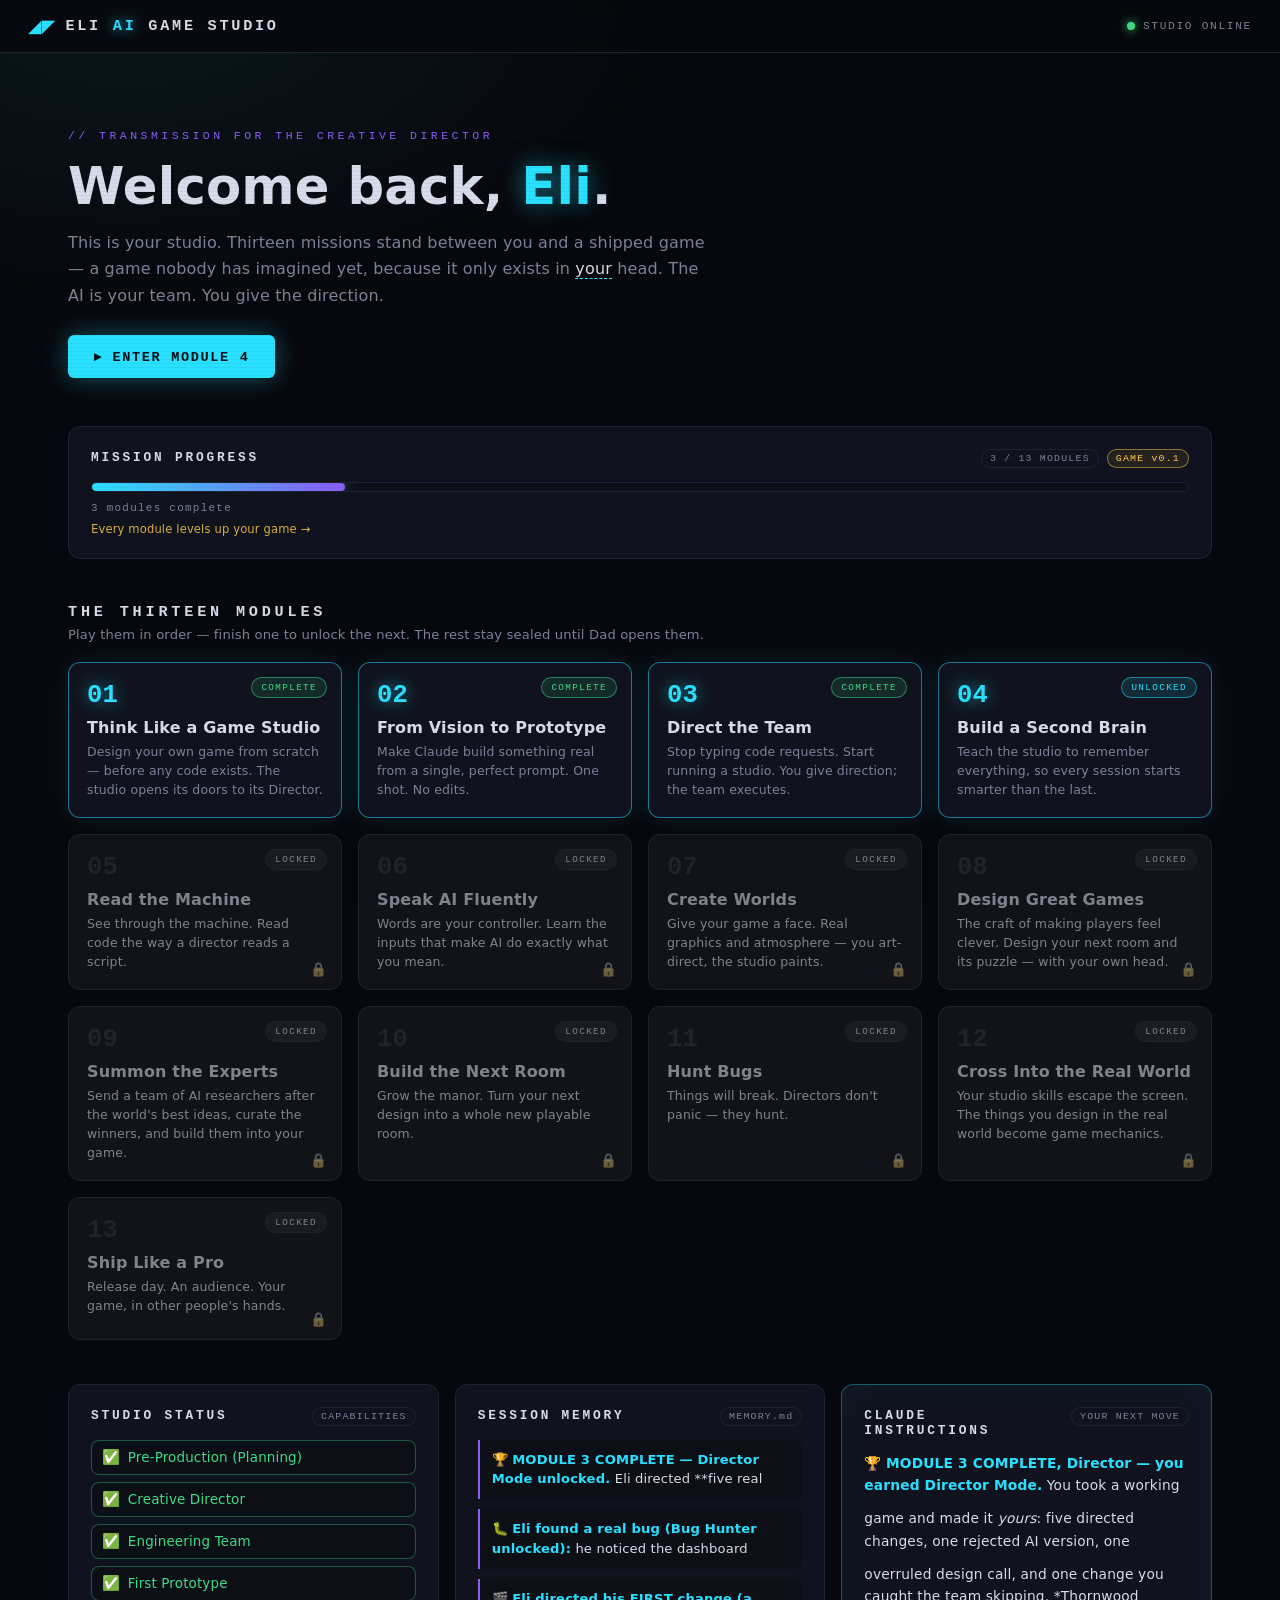
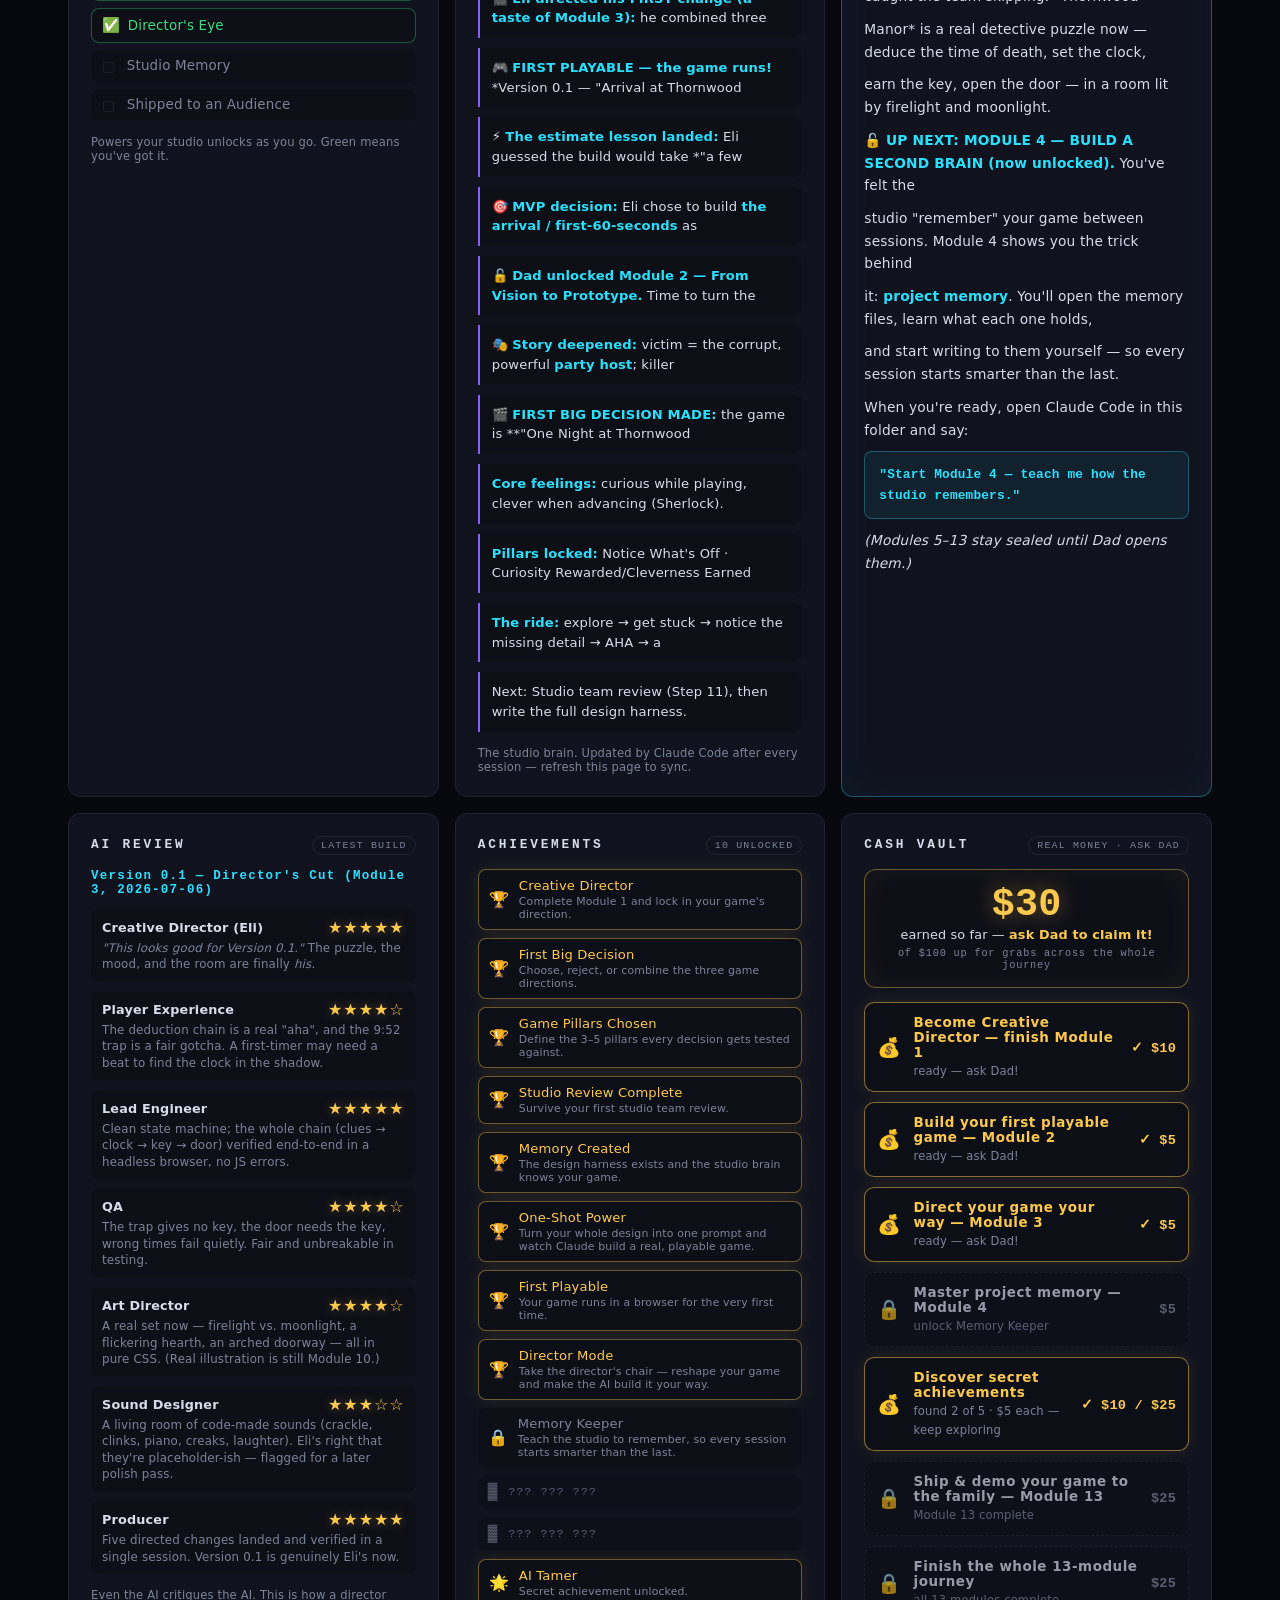
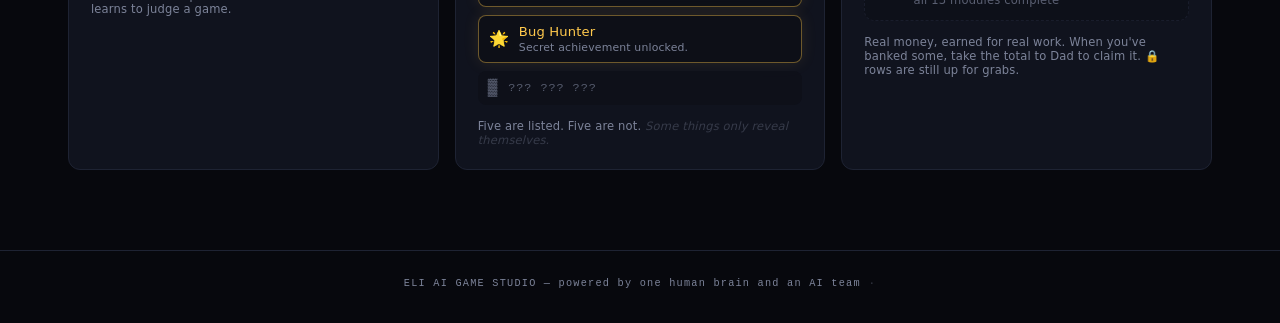
==== commit 8cadf47d: "Re-thread journey around the game: reorder Modules 5-13, brain-first rule, Game Version tracker Dad'" ====
--- a/index.html
+++ b/index.html
@@ -39,12 +39,16 @@
     <section class="panel progress-panel">
       <div class="panel-head">
         <h2>MISSION PROGRESS</h2>
-        <span class="panel-tag" id="progress-label">0 / 13 MODULES</span>
+        <div class="progress-tags">
+          <span class="panel-tag" id="progress-label">0 / 13 MODULES</span>
+          <span class="panel-tag version-tag" id="game-version">GAME v0.1</span>
+        </div>
       </div>
       <div class="progress-track">
         <div class="progress-fill" id="progress-fill"></div>
       </div>
       <div class="progress-steps" id="step-label">Module 1 · Step 0 of 13</div>
+      <p class="progress-note">Every module levels up your game →</p>
     </section>
 
     <!-- ===== MODULES ===== -->
--- a/style.css
+++ b/style.css
@@ -107,6 +107,9 @@
   transition: width 1s cubic-bezier(.2, .8, .2, 1);
 }
 .progress-steps { margin-top: 10px; font-family: var(--mono); font-size: .68rem; letter-spacing: .12em; color: var(--text-dim); }
+.progress-tags { display: flex; gap: 8px; align-items: center; flex-wrap: wrap; }
+.version-tag { color: var(--gold) !important; border-color: rgba(255, 201, 77, .5) !important; background: rgba(255, 201, 77, .08); text-shadow: 0 0 10px rgba(255, 201, 77, .3); }
+.progress-note { margin-top: 8px; font-size: .72rem; color: var(--gold); opacity: .85; }
 
 /* ===== module grid ===== */
 .section-head h2 { font-family: var(--mono); font-size: .95rem; letter-spacing: .25em; }
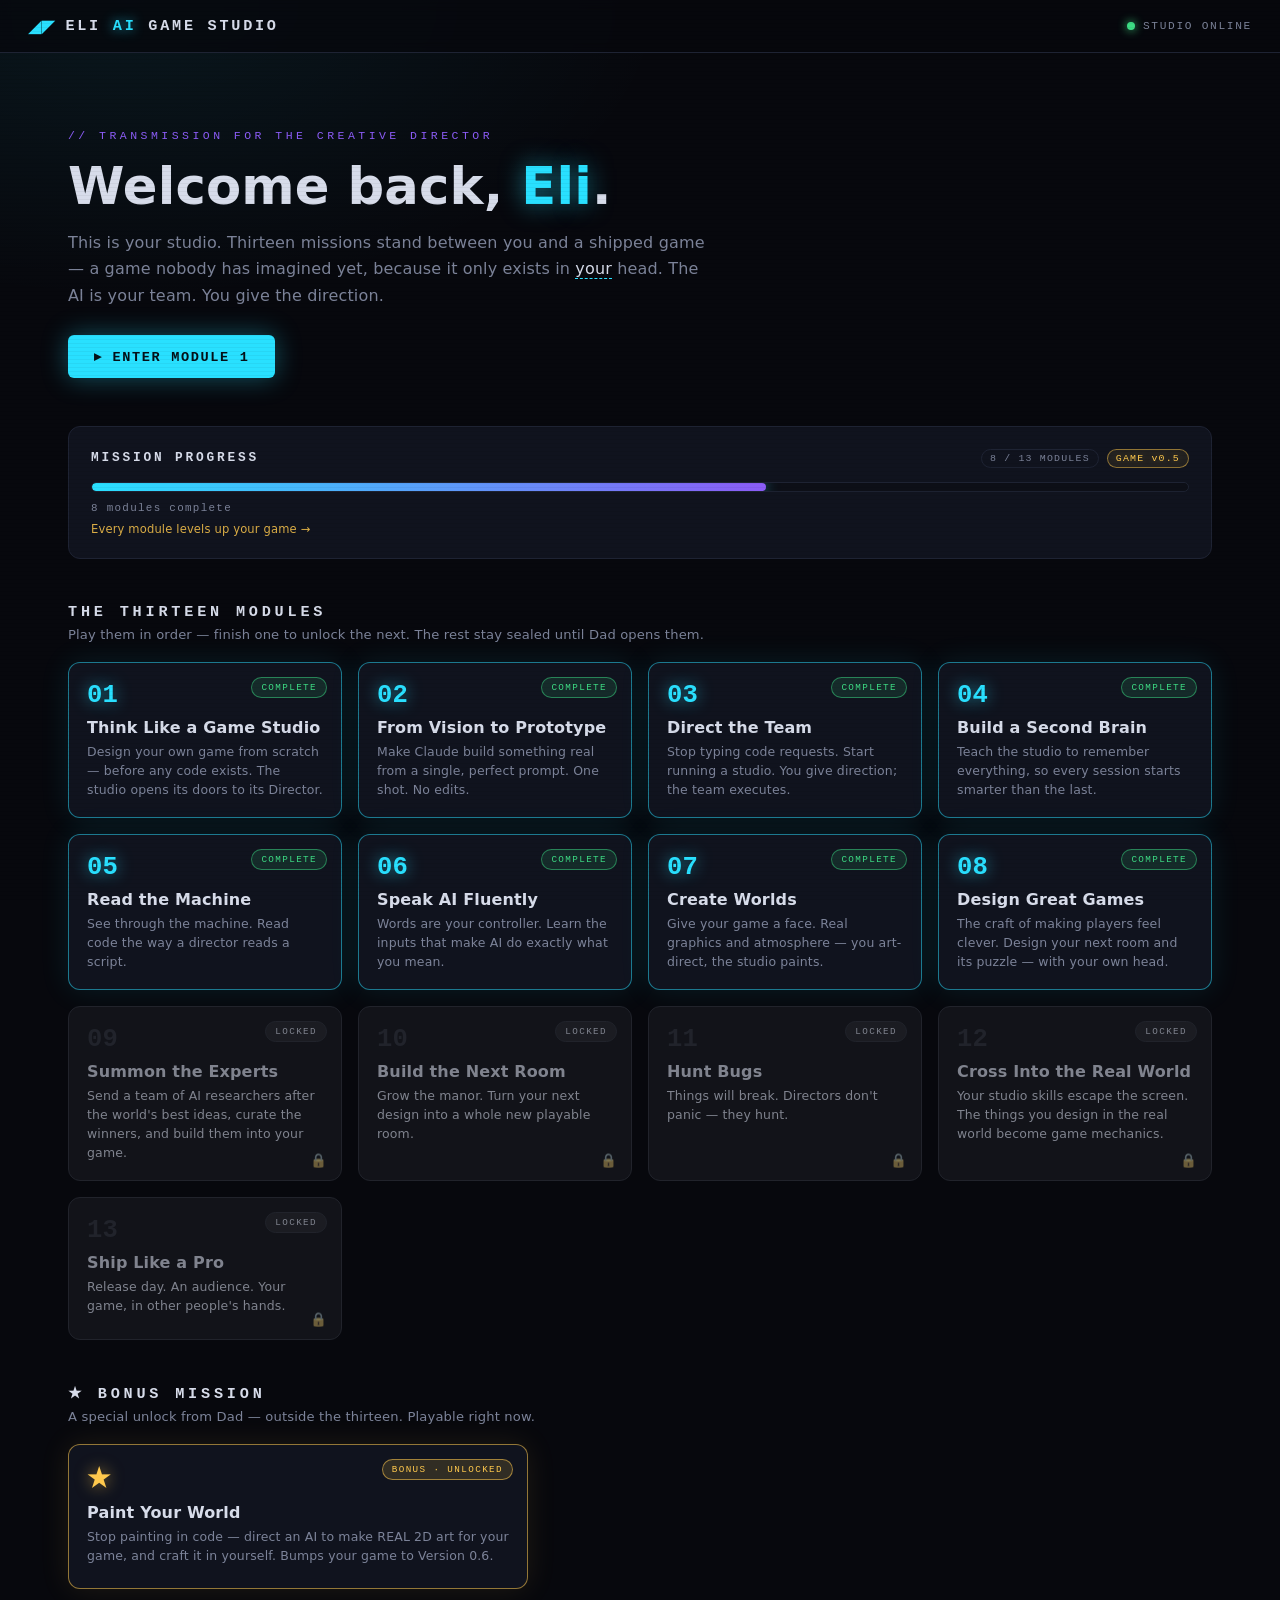
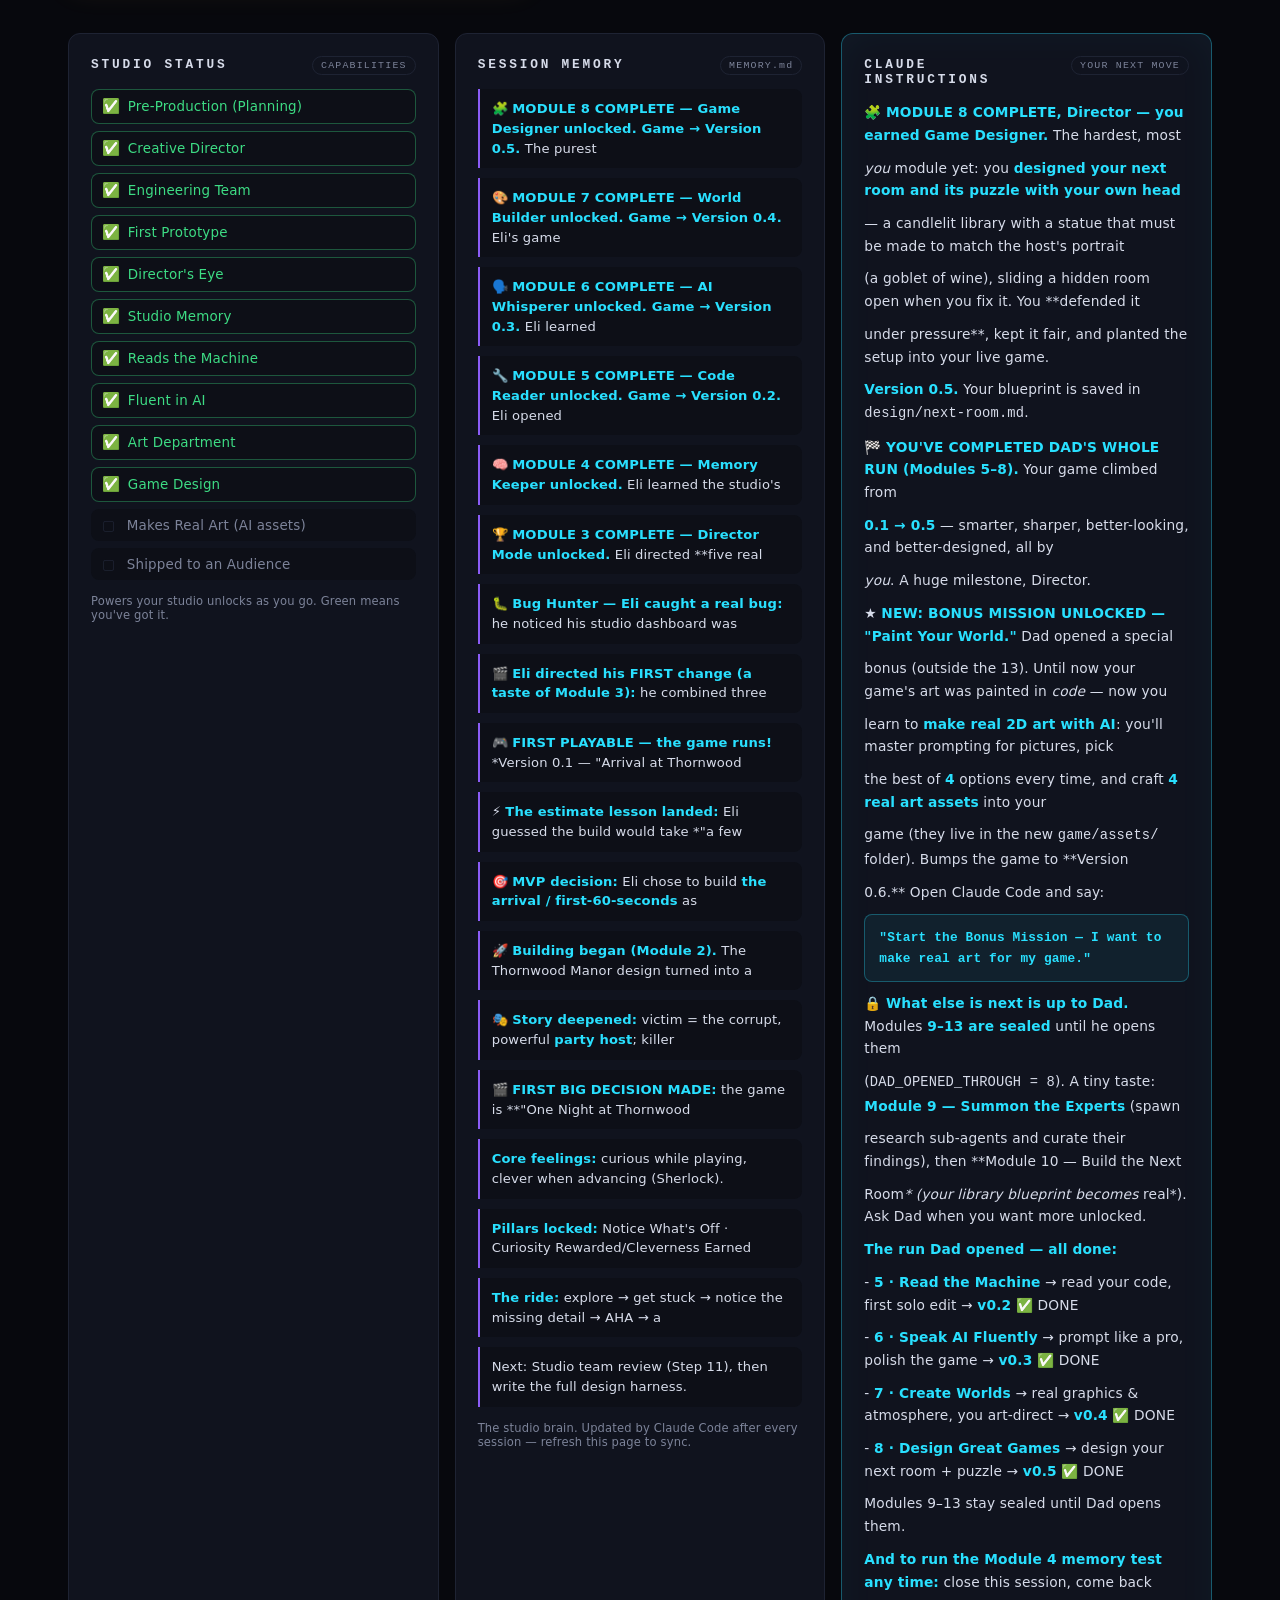
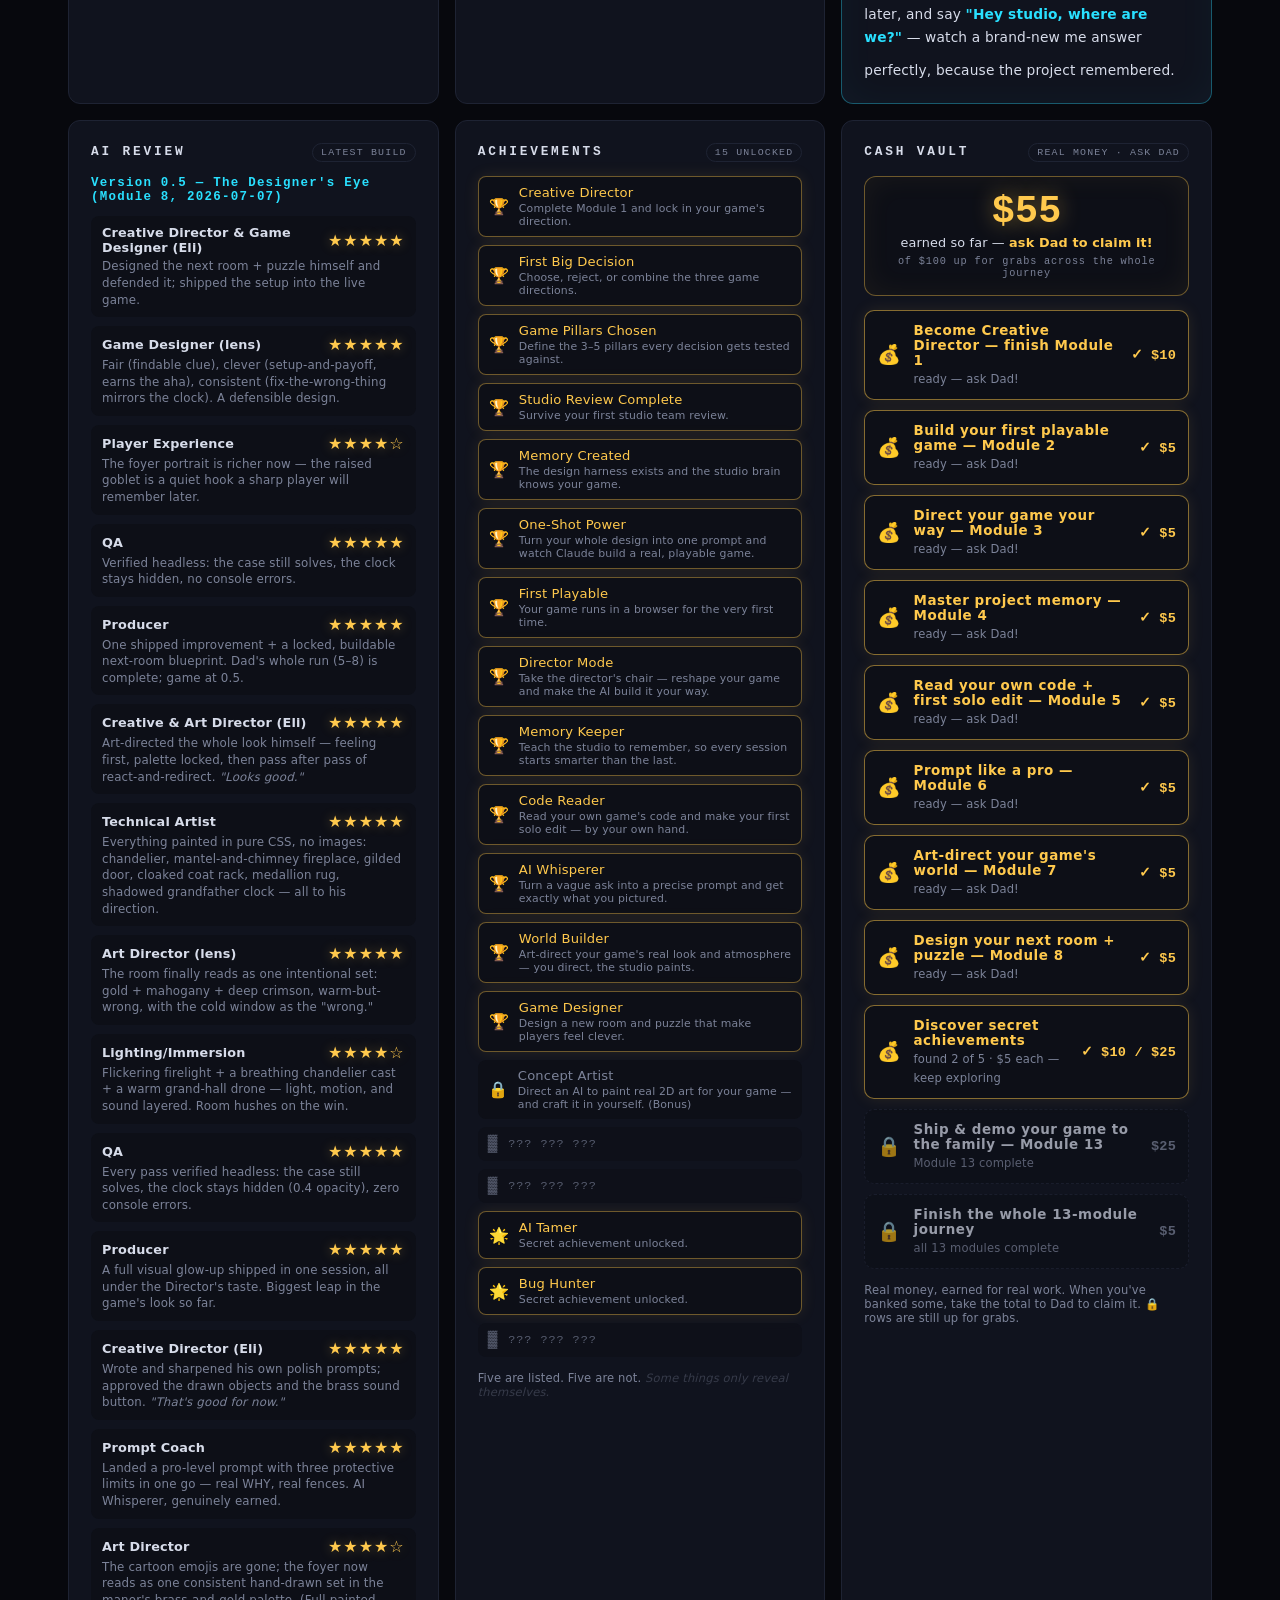
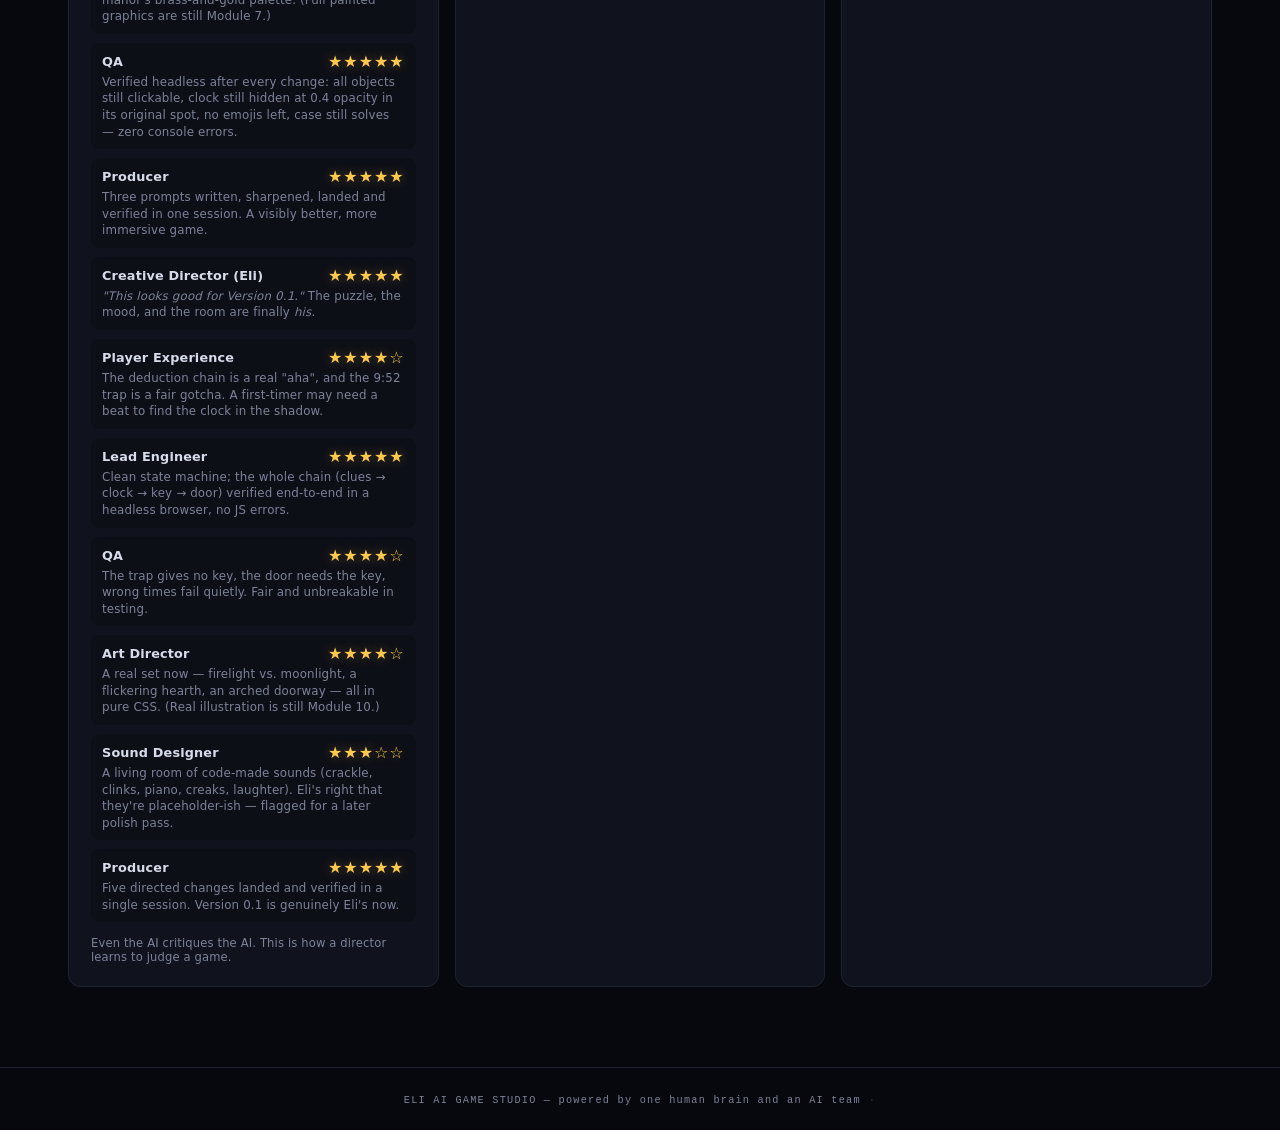
==== commit c4592c91: "Add ★ Bonus Mission: Paint Your World (AI-generated 2D art assets) A special bonus unlock from Dad, " ====
--- a/index.html
+++ b/index.html
@@ -58,6 +58,15 @@
         <p>Play them in order — finish one to unlock the next. The rest stay sealed until Dad opens them.</p>
       </div>
       <div class="modules-grid" id="modules-grid"></div>
+    </section>
+
+    <!-- ===== BONUS MISSION ===== -->
+    <section id="bonus-section">
+      <div class="section-head">
+        <h2>★ BONUS MISSION</h2>
+        <p>A special unlock from Dad — outside the thirteen. Playable right now.</p>
+      </div>
+      <div class="modules-grid bonus-grid" id="bonus-grid"></div>
     </section>
 
     <!-- ===== PANELS ===== -->
--- a/style.css
+++ b/style.css
@@ -169,6 +169,14 @@
 .module-card.queued .module-title { color: var(--text); }
 .module-hint { display: block; margin-top: 7px; font-style: normal; font-size: .72rem; color: var(--violet); }
 
+/* bonus = a special unlock from Dad, outside the numbered thirteen (gold) */
+.module-card.bonus { border-color: rgba(255, 201, 77, .55); box-shadow: 0 0 30px rgba(255, 201, 77, .1); }
+.module-card.bonus:hover { box-shadow: 0 0 40px rgba(255, 201, 77, .28); border-color: var(--gold); }
+.module-card.bonus .module-num { color: var(--gold); text-shadow: 0 0 16px rgba(255, 201, 77, .6); }
+.module-card.bonus .module-badge { background: rgba(255, 201, 77, .14); color: var(--gold); border: 1px solid rgba(255, 201, 77, .55); }
+.module-card.bonus.done .module-badge { background: rgba(61, 220, 132, .12); color: var(--ok); border-color: rgba(61, 220, 132, .5); }
+.bonus-grid { grid-template-columns: minmax(280px, 460px); }
+
 /* ===== panels grid ===== */
 .panels-grid { display: grid; grid-template-columns: repeat(auto-fit, minmax(300px, 1fr)); gap: 16px; }
 
